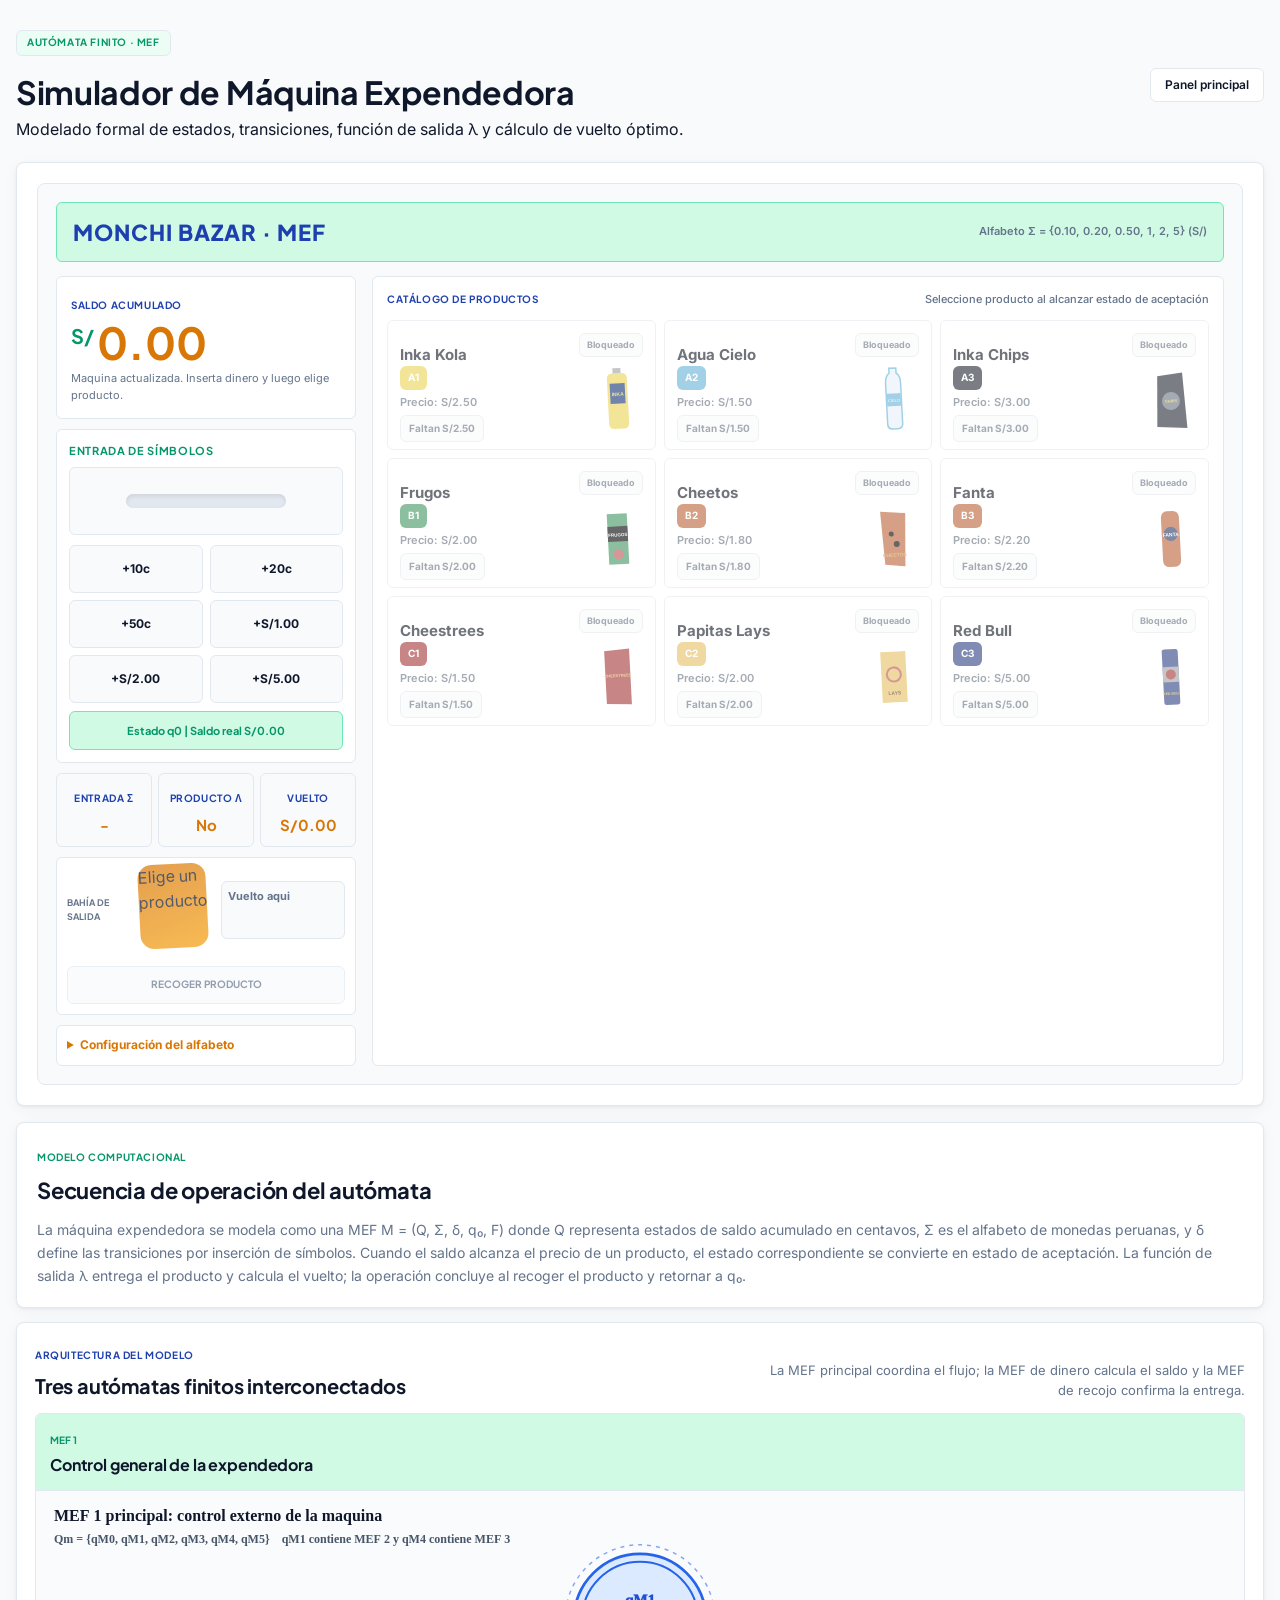
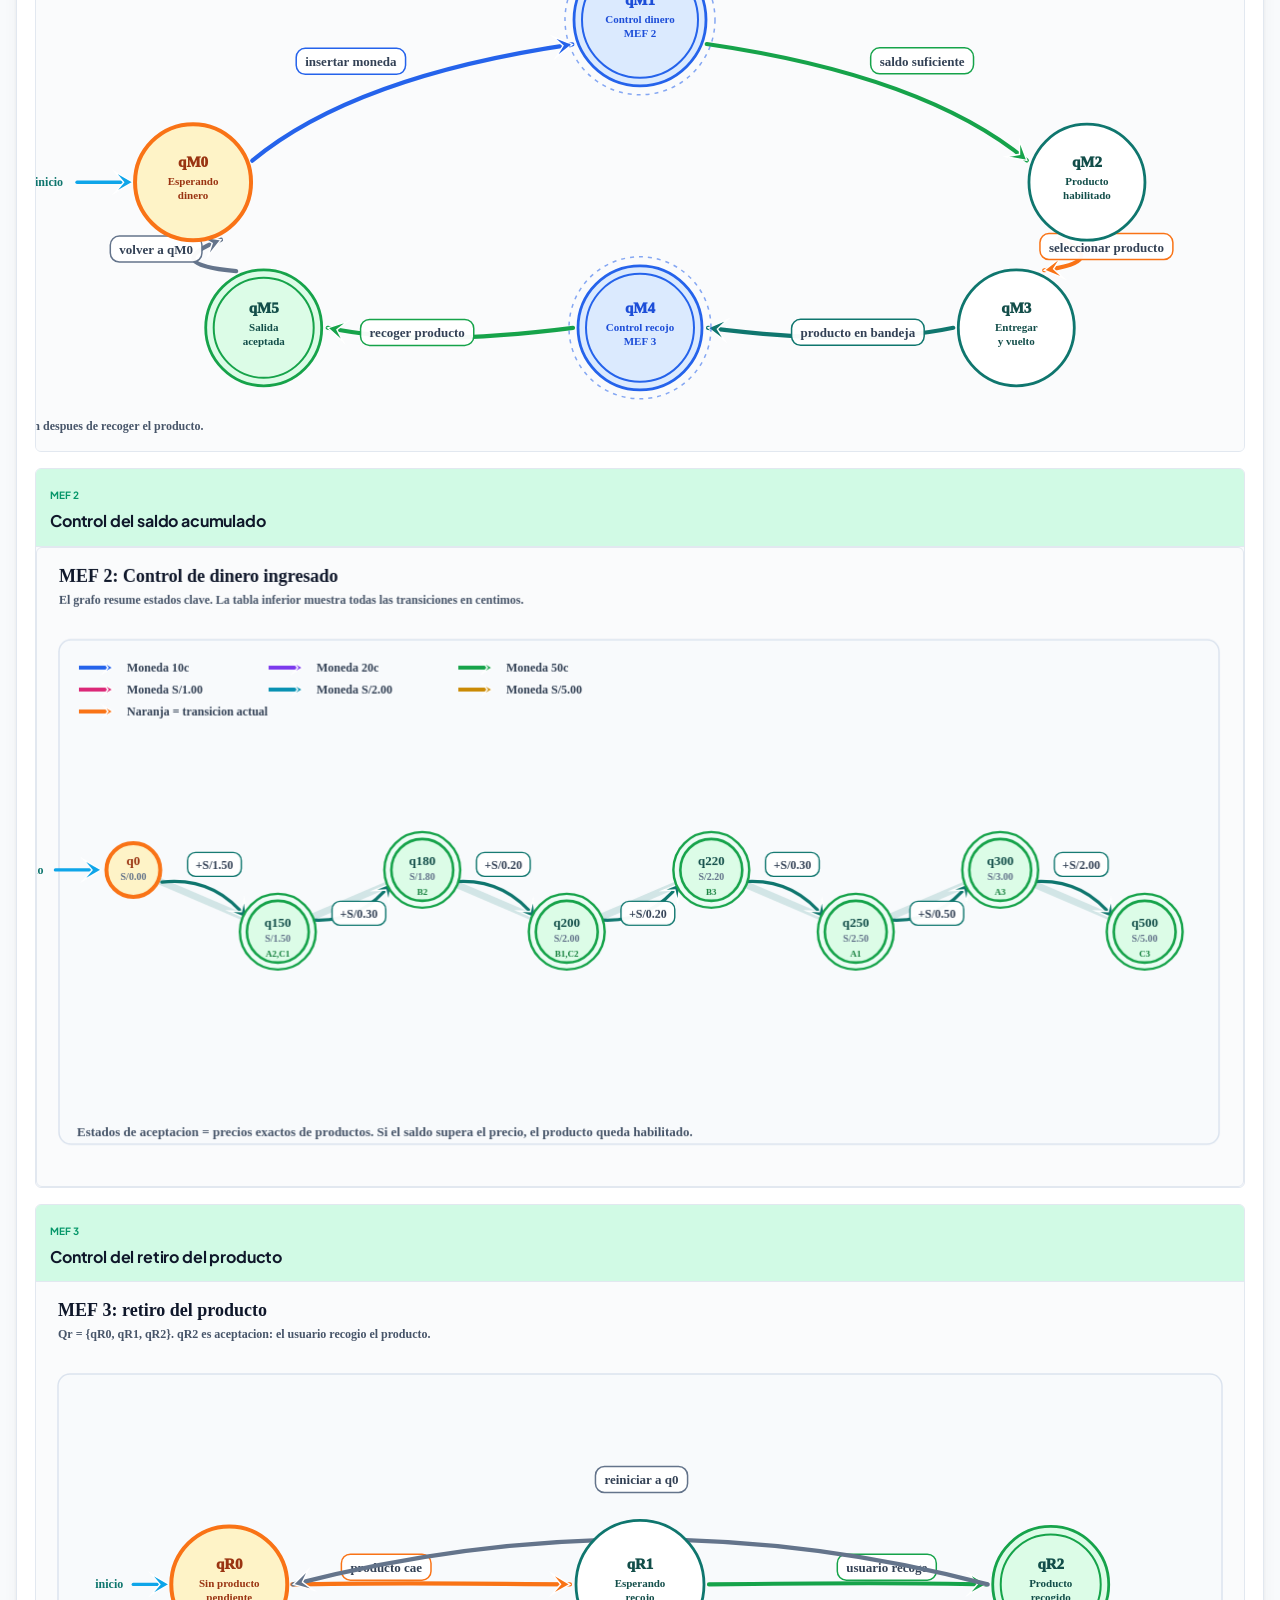
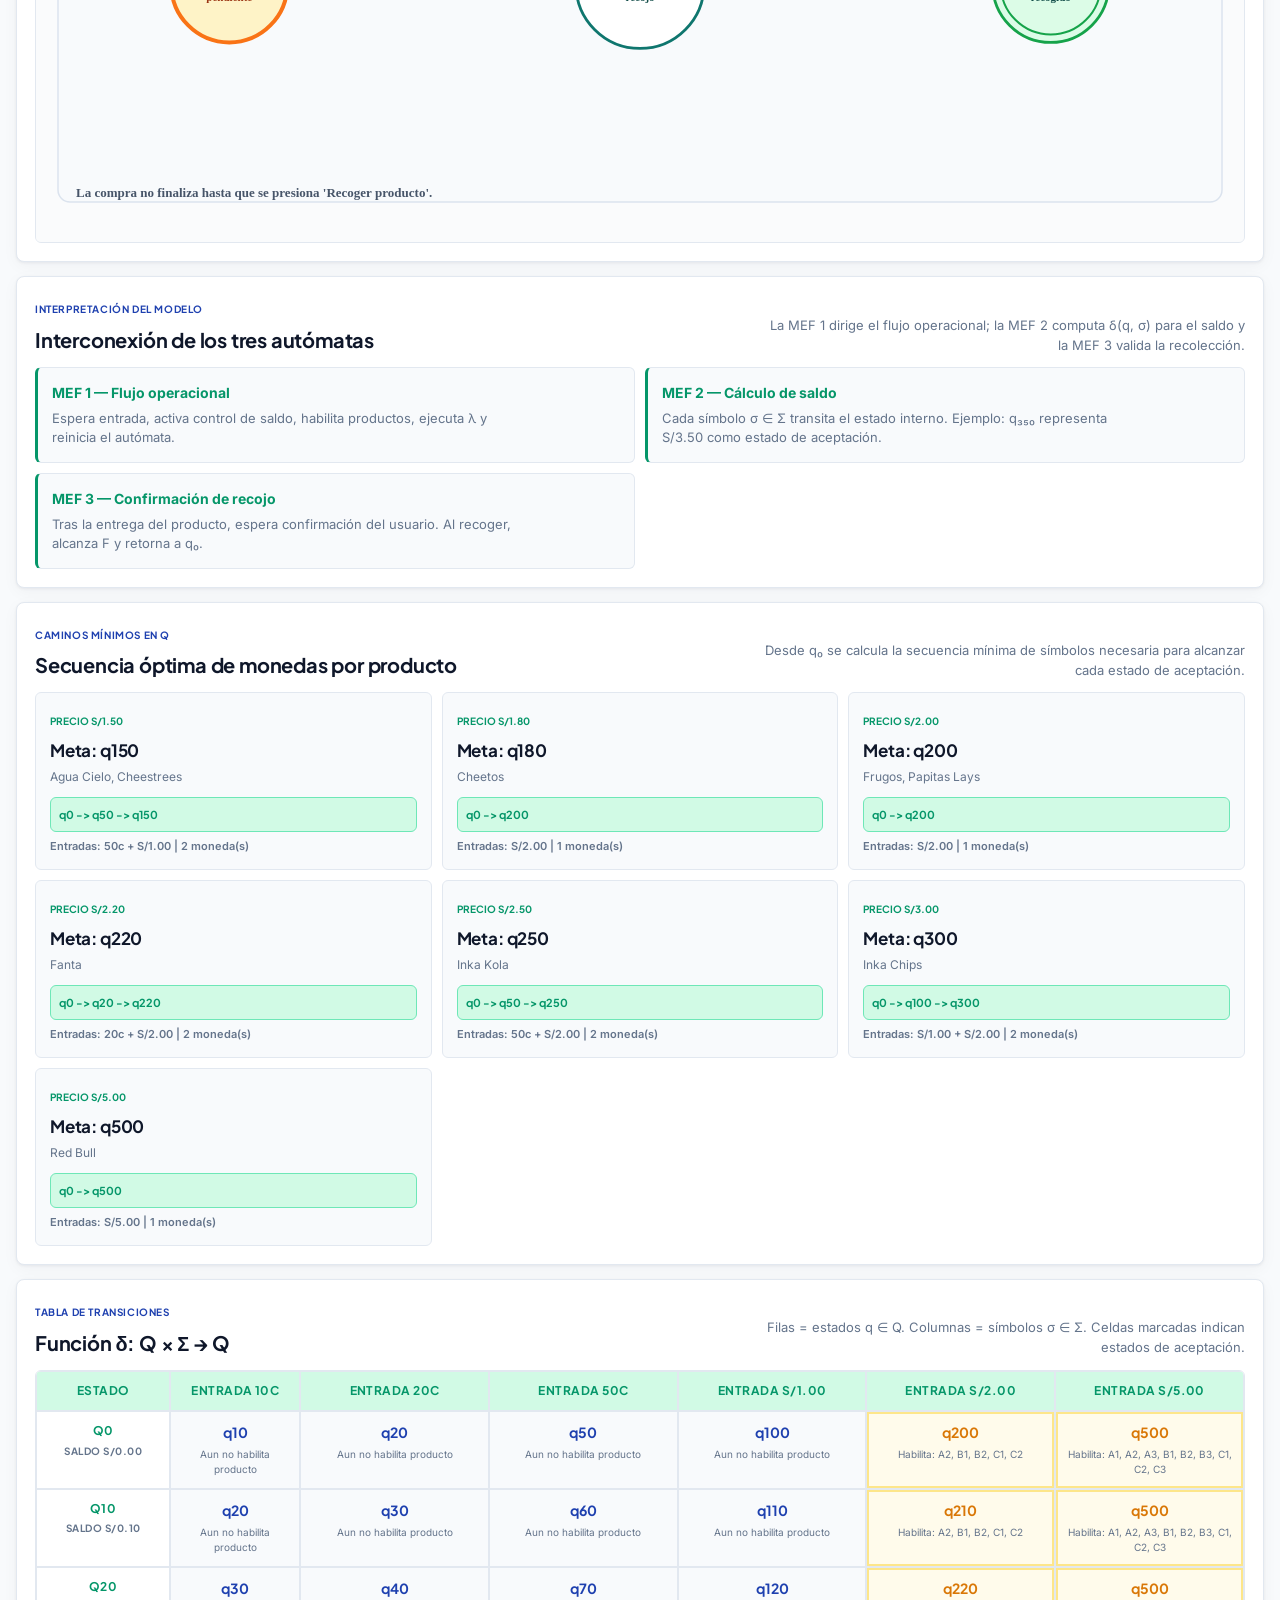
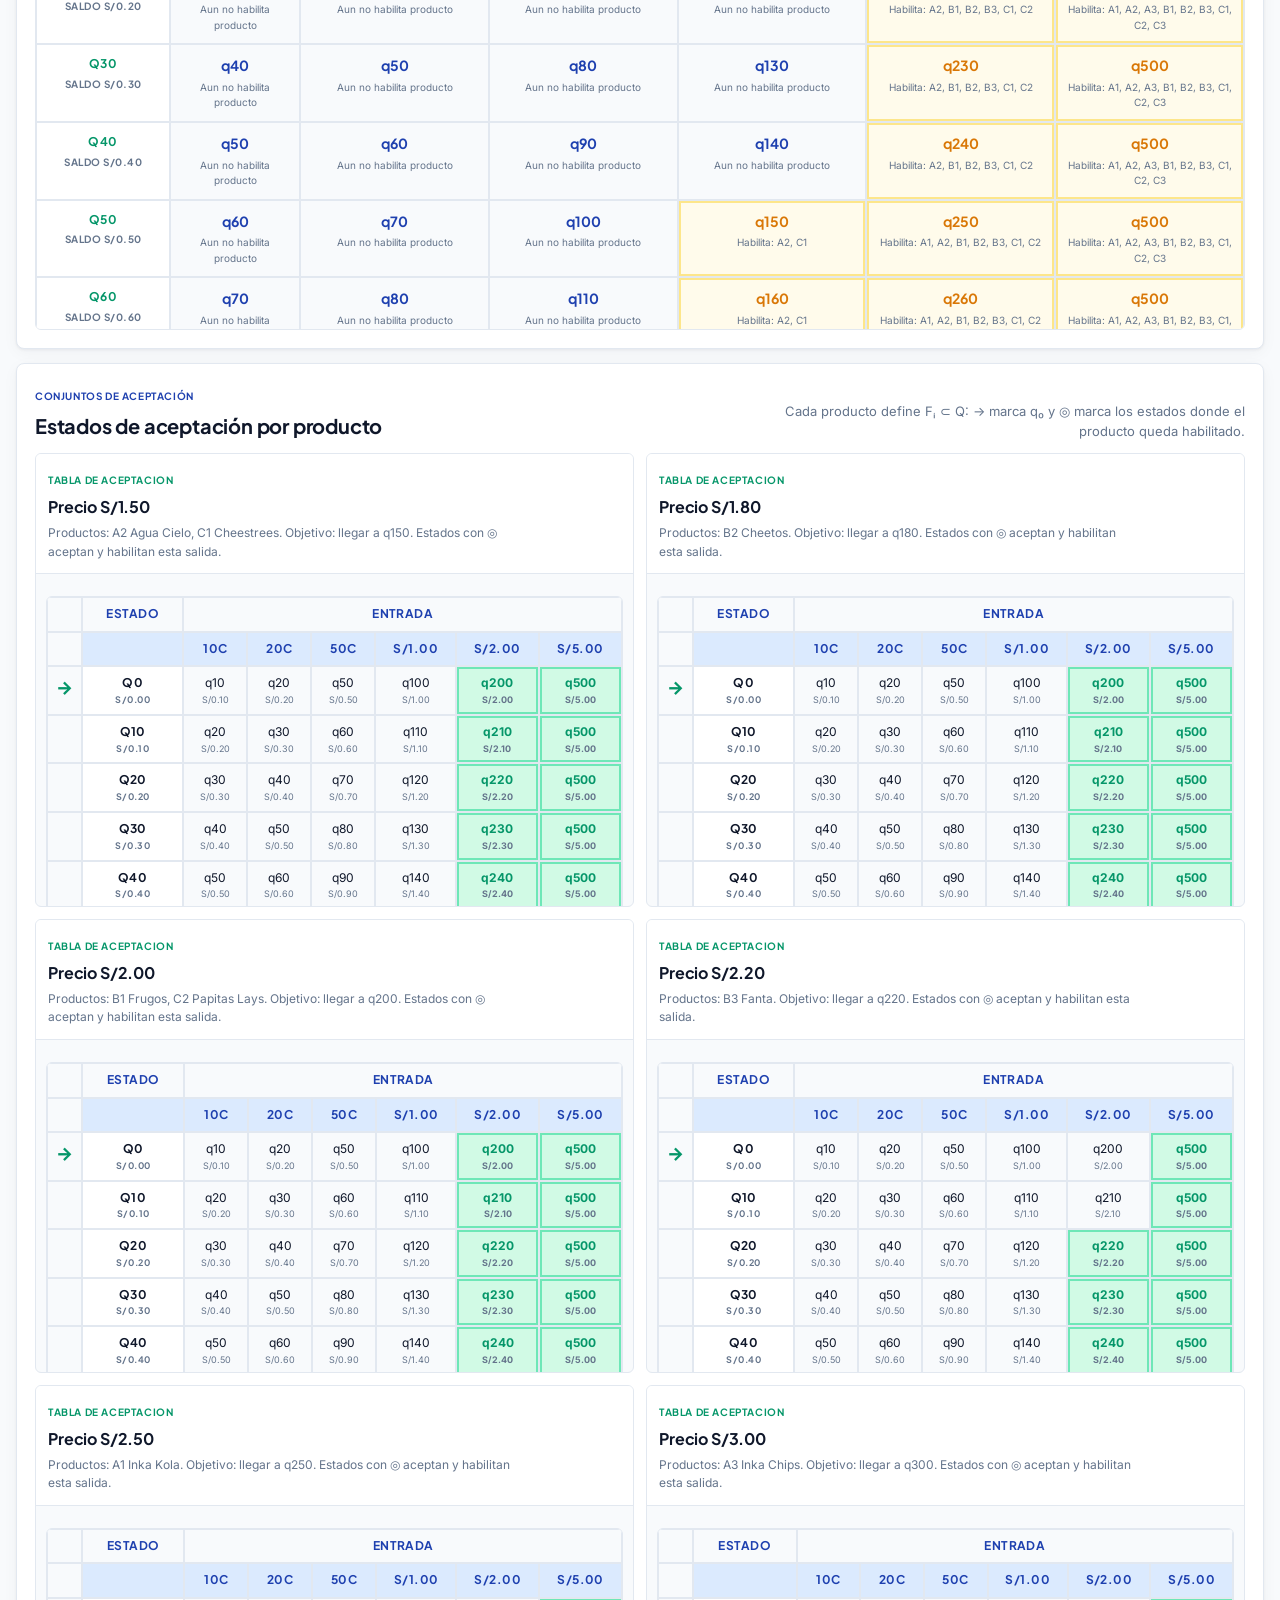
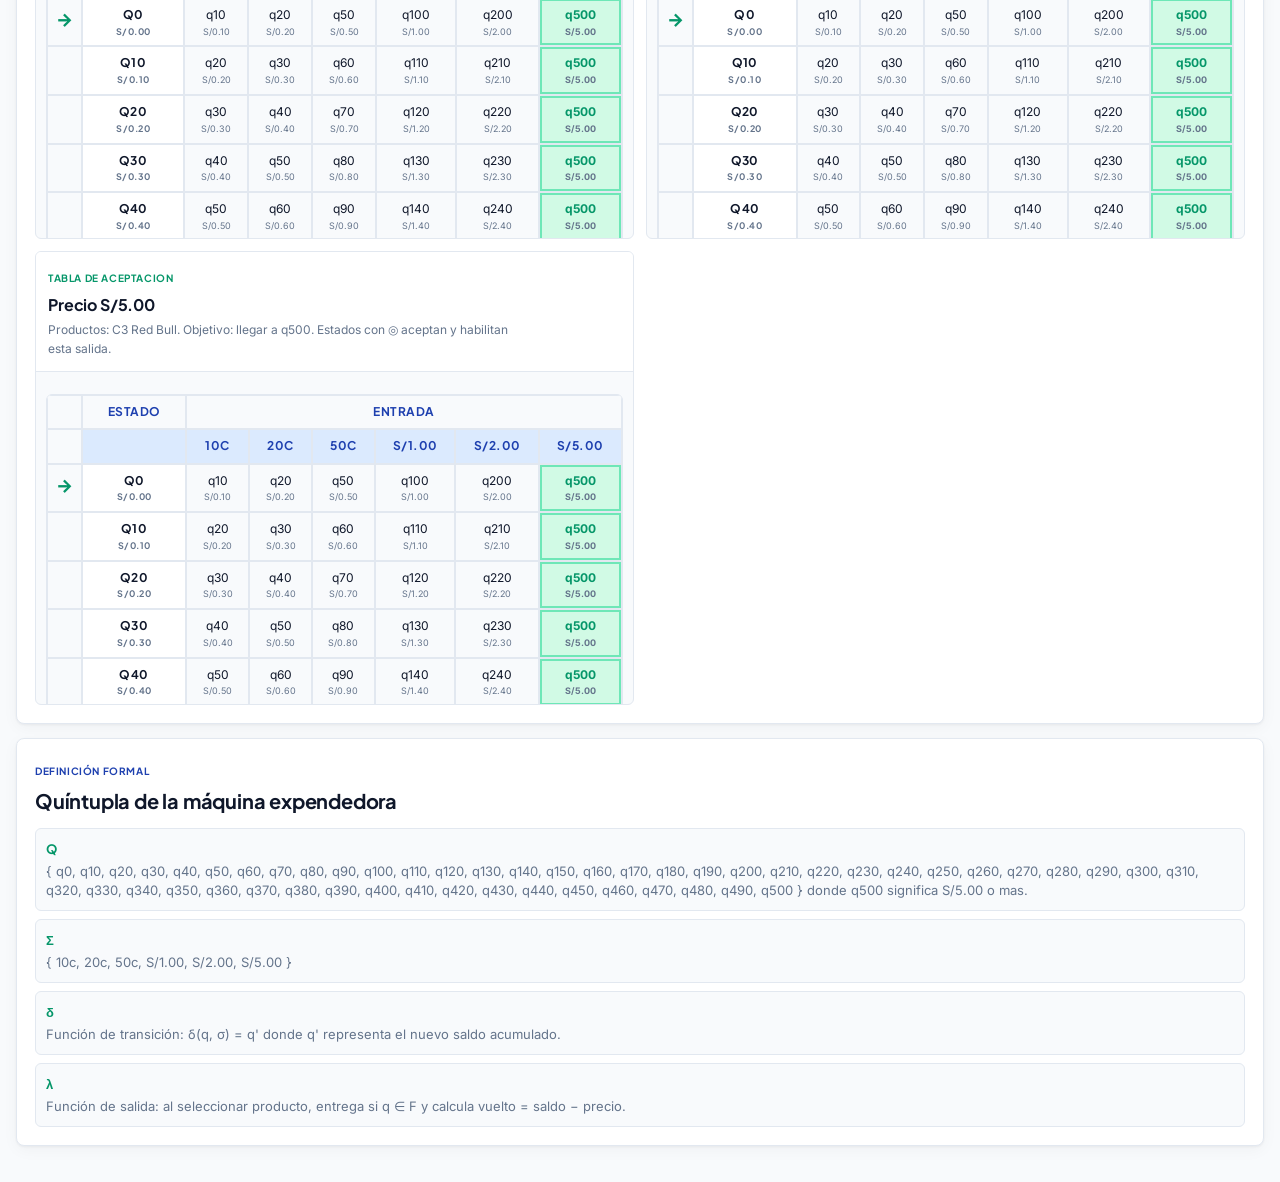
==== expendedora.html @ 1ff6d8ce "Primer commit" ====
<!DOCTYPE html>
<html lang="es">
<head>
  <meta charset="UTF-8">
  <meta name="viewport" content="width=device-width, initial-scale=1.0">
  <title>Máquina Expendedora (MEF) — Sistema de Optimización de Redes</title>
  <link rel="stylesheet" href="style.css">
</head>
<body class="tema-expendedora">
  <div class="envoltorio-pagina">
  <main class="pagina-expendedora">
    <header class="cabecera-expendedora">
      <div>
        <span class="insignia-modulo">Autómata finito · MEF</span>
        <h1>Simulador de Máquina Expendedora</h1>
        <p>Modelado formal de estados, transiciones, función de salida λ y cálculo de vuelto óptimo.</p>
      </div>
      <a class="enlace-nav" href="index.html">Panel principal</a>
    </header>

    <section class="escenario-maquina">
      <div class="expendedora-digital">
        <div class="marca-maquina">
          <span>MONCHI BAZAR · MEF</span>
          <strong>Alfabeto Σ = {0.10, 0.20, 0.50, 1, 2, 5} (S/)</strong>
        </div>

        <div class="frente-maquina">
          <aside class="consola-maquina">
            <div class="pantalla-maquina">
              <span>Saldo acumulado</span>
              <strong id="saldoPantalla">0</strong>
              <small id="mensajePantalla">Inserte monedas para habilitar estados de aceptación.</small>
            </div>

            <div class="panel-consola">
              <h2>Entrada de símbolos</h2>
              <div class="visual-moneda" aria-hidden="true">
                <div class="ranura-moneda"></div>
                <div class="moneda-insertada" id="monedaAnimada">S/</div>
              </div>
              <div id="botonesMonedas" class="rejilla-monedas"></div>
              <div class="estado-maquina" id="estadoActual">Estado actual: q0</div>
            </div>

            <div class="slots-maquina">
              <div>
                <span>Entrada σ</span>
                <strong id="ultimaEntrada">—</strong>
              </div>
              <div>
                <span>Producto λ</span>
                <strong id="salidaProducto">No</strong>
              </div>
              <div>
                <span>Vuelto</span>
                <strong id="salidaVuelto">0</strong>
              </div>
            </div>

            <div class="salida-producto">
              <span>Bahía de salida</span>
              <div class="display-salida">
                <div class="lata-producto" id="productoVisual">
                  <span id="productoEtiqueta">Sin producto</span>
                </div>
                <div class="bandeja-monedas" id="bandejaVuelto" aria-live="polite">
                  <span class="sin-vuelto">Vuelto aquí</span>
                </div>
              </div>
              <button class="btn-recoger" id="recogerProducto" type="button" disabled>Recoger producto</button>
            </div>

            <details class="ajustes-maquina">
              <summary>Configuración del alfabeto</summary>
              <label for="monedas">Símbolos de entrada</label>
              <input id="monedas" type="text" value="0.10,0.20,0.50,1,2,5" placeholder="Ejemplo: 0.10,0.20,0.50,1,2,5">
              <button class="btn-principal" id="actualizarMaquina" type="button">Actualizar</button>
              <button class="btn-peligro" id="reiniciarMaquina" type="button">Reiniciar</button>
            </details>
          </aside>

          <section class="vitrina-productos" aria-label="Productos disponibles">
            <div class="cabecera-vitrina">
              <span>Catálogo de productos</span>
              <strong>Seleccione producto al alcanzar estado de aceptación</strong>
            </div>
            <div class="rejilla-productos" id="listaProductos"></div>
          </section>
        </div>
      </div>
    </section>

    <section class="explicacion-expendedora">
      <span>Modelo computacional</span>
      <h2>Secuencia de operación del autómata</h2>
      <p>
        La máquina expendedora se modela como una MEF M = (Q, Σ, δ, q₀, F) donde Q representa estados
        de saldo acumulado en centavos, Σ es el alfabeto de monedas peruanas, y δ define las transiciones
        por inserción de símbolos. Cuando el saldo alcanza el precio de un producto, el estado correspondiente
        se convierte en estado de aceptación. La función de salida λ entrega el producto y calcula el vuelto;
        la operación concluye al recoger el producto y retornar a q₀.
      </p>
    </section>

    <section class="seccion-mef-resumen">
      <header>
        <div>
          <span>Arquitectura del modelo</span>
          <h2>Tres autómatas finitos interconectados</h2>
        </div>
        <p>La MEF principal coordina el flujo; la MEF de dinero calcula el saldo y la MEF de recojo confirma la entrega.</p>
      </header>
      <div class="rejilla-mef">
        <article class="tarjeta-mef">
          <div class="cabecera-mef">
            <span>MEF 1</span>
            <h3>Control general de la expendedora</h3>
          </div>
          <canvas id="diagramaMaquina"></canvas>
        </article>
        <article class="tarjeta-mef">
          <div class="cabecera-mef">
            <span>MEF 2</span>
            <h3>Control del saldo acumulado</h3>
          </div>
          <canvas id="diagramaEstados"></canvas>
        </article>
        <article class="tarjeta-mef">
          <div class="cabecera-mef">
            <span>MEF 3</span>
            <h3>Control del retiro del producto</h3>
          </div>
          <canvas id="diagramaRecojo"></canvas>
        </article>
      </div>
    </section>

    <section class="seccion-diagrama-estados">
      <header>
        <div>
          <span>Interpretación del modelo</span>
          <h2>Interconexión de los tres autómatas</h2>
        </div>
        <p>La MEF 1 dirige el flujo operacional; la MEF 2 computa δ(q, σ) para el saldo y la MEF 3 valida la recolección.</p>
      </header>
      <div class="rejilla-explicacion-mef">
        <div>
          <strong>MEF 1 — Flujo operacional</strong>
          <p>Espera entrada, activa control de saldo, habilita productos, ejecuta λ y reinicia el autómata.</p>
        </div>
        <div>
          <strong>MEF 2 — Cálculo de saldo</strong>
          <p>Cada símbolo σ ∈ Σ transita el estado interno. Ejemplo: q₃₅₀ representa S/3.50 como estado de aceptación.</p>
        </div>
        <div>
          <strong>MEF 3 — Confirmación de recojo</strong>
          <p>Tras la entrega del producto, espera confirmación del usuario. Al recoger, alcanza F y retorna a q₀.</p>
        </div>
      </div>
    </section>

    <section class="seccion-rutas-cortas">
      <header>
        <div>
          <span>Caminos mínimos en Q</span>
          <h2>Secuencia óptima de monedas por producto</h2>
        </div>
        <p>Desde q₀ se calcula la secuencia mínima de símbolos necesaria para alcanzar cada estado de aceptación.</p>
      </header>
      <div class="rejilla-rutas" id="tablaCaminosCortos"></div>
    </section>

    <section class="seccion-transiciones">
      <header>
        <div>
          <span>Tabla de transiciones</span>
          <h2>Función δ: Q × Σ → Q</h2>
        </div>
        <p>Filas = estados q ∈ Q. Columnas = símbolos σ ∈ Σ. Celdas marcadas indican estados de aceptación.</p>
      </header>
      <div class="scroll-transiciones">
        <table id="tablaTransiciones"></table>
      </div>
    </section>

    <section class="seccion-transiciones">
      <header>
        <div>
          <span>Conjuntos de aceptación</span>
          <h2>Estados de aceptación por producto</h2>
        </div>
        <p>Cada producto define Fᵢ ⊂ Q: → marca q₀ y ◎ marca los estados donde el producto queda habilitado.</p>
      </header>
      <div class="rejilla-aceptacion" id="tablasAceptacion"></div>
    </section>

    <section class="seccion-formal">
      <header>
        <div>
          <span>Definición formal</span>
          <h2>Quíntupla de la máquina expendedora</h2>
        </div>
      </header>
      <dl class="lista-formal">
        <div>
          <dt>Q</dt>
          <dd id="conjuntoEstados">Estados de saldo acumulado hasta crédito suficiente</dd>
        </div>
        <div>
          <dt>Σ</dt>
          <dd id="alfabetoEntrada">Monedas aceptadas</dd>
        </div>
        <div>
          <dt>δ</dt>
          <dd>Función de transición: δ(q, σ) = q' donde q' representa el nuevo saldo acumulado.</dd>
        </div>
        <div>
          <dt>λ</dt>
          <dd>Función de salida: al seleccionar producto, entrega si q ∈ F y calcula vuelto = saldo − precio.</dd>
        </div>
      </dl>
    </section>
  </main>

  <div class="notificacion-flotante" id="toast" hidden></div>
  </div>
  <script src="app-expendedora.js"></script>
</body>
</html>
---- style.css ----
/* ═══════════════════════════════════════════════════════════════
   Sistema de Optimización de Redes — Academic Tech / Light Mode
   ═══════════════════════════════════════════════════════════════ */

@import url("https://fonts.googleapis.com/css2?family=Inter:wght@400;500;600;700&family=Plus+Jakarta+Sans:wght@600;700;800&display=swap");

:root {
  --fondo-base: #F8FAFC;
  --fondo-principal: #FFFFFF;
  --superficie: #FFFFFF;
  --superficie-alta: #FFFFFF;
  --superficie-elevada: #F1F5F9;
  --texto: #0F172A;
  --texto-suave: #64748B;
  --borde: #E2E8F0;
  --borde-fuerte: #CBD5E1;
  --azul: #1E40AF;
  --azul-oscuro: #1E3A8A;
  --azul-claro: #DBEAFE;
  --verde: #059669;
  --verde-claro: #D1FAE5;
  --rojo: #DC2626;
  --rojo-claro: #FEE2E2;
  --violeta: #4F46E5;
  --naranja: #D97706;
  --nodo: #1E40AF;
  --nodo-borde: #1E3A8A;
  --ruta: #D97706;
  --acento-cian: #0284C7;
  --acento-coral: #E11D48;
  --acento-indigo: #4F46E5;
  --acento-verde: #059669;
  --acento-naranja: #D97706;
  --sombra: 0 1px 3px rgba(15, 23, 42, 0.06), 0 4px 16px rgba(15, 23, 42, 0.04);
  --sombra-media: 0 4px 24px rgba(15, 23, 42, 0.08);
  --resplandor: 0 0 0 3px rgba(30, 64, 175, 0.12);
  --radio: 8px;
  --radio-sm: 6px;
  --fuente-titulo: "Plus Jakarta Sans", "Segoe UI", sans-serif;
  --fuente-cuerpo: "Inter", "Segoe UI", sans-serif;
  --transicion: 0.18s ease;
  --bg-deep: var(--fondo-base);
  --bg: var(--fondo-principal);
  --surface: var(--superficie);
  --surface-strong: var(--superficie-alta);
  --surface-elevated: var(--superficie-elevada);
  --ink: var(--texto);
  --muted: var(--texto-suave);
  --line: var(--borde);
  --line-strong: var(--borde-fuerte);
  --shadow: var(--sombra);
  --radius: var(--radio);
  --radius-sm: var(--radio-sm);
  --font-display: var(--fuente-titulo);
  --font-body: var(--fuente-cuerpo);
  --transition: var(--transicion);
  --neon-cyan: var(--acento-cian);
  --neon-magenta: var(--acento-coral);
  --neon-purple: var(--acento-indigo);
  --neon-green: var(--acento-verde);
  --neon-amber: var(--acento-naranja);
  --glow: var(--resplandor);
}

.tema-dijkstra {
  --accent: #1E40AF;
  --accent-2: #1E3A8A;
  --accent-3: #0284C7;
  --theme-soft: #EFF6FF;
  --theme-ink: #1E40AF;
  --theme-glow: rgba(30, 64, 175, 0.12);
}

.tema-floyd {
  --accent: #4F46E5;
  --accent-2: #059669;
  --accent-3: #D97706;
  --theme-soft: #EEF2FF;
  --theme-ink: #4F46E5;
  --theme-glow: rgba(79, 70, 229, 0.12);
}

.tema-comparador {
  --accent: #D97706;
  --accent-2: #B45309;
  --accent-3: #4F46E5;
  --theme-soft: #FFFBEB;
  --theme-ink: #B45309;
  --theme-glow: rgba(217, 119, 6, 0.12);
}

.tema-expendedora {
  --accent: #059669;
  --accent-2: #047857;
  --accent-3: #1E40AF;
  --theme-soft: #ECFDF5;
  --theme-ink: #059669;
  --theme-glow: rgba(5, 150, 105, 0.12);
}

*, *::before, *::after { box-sizing: border-box; }

html { scroll-behavior: smooth; }

body {
  margin: 0;
  min-height: 100vh;
  font-family: var(--font-body);
  color: var(--ink);
  background: var(--bg-deep);
  line-height: 1.55;
  -webkit-font-smoothing: antialiased;
}

h1, h2, h3, p { margin: 0; }

h1, h2, h3 {
  font-family: var(--font-display);
  letter-spacing: -0.01em;
  color: var(--texto);
}

.envoltorio-pagina {
  position: relative;
  width: 100%;
  min-height: 100vh;
  background: var(--fondo-base);
}

.tema-dijkstra,
.tema-floyd,
.tema-comparador,
.tema-expendedora {
  background: var(--fondo-base);
}

/* ═══ DASHBOARD — PÁGINA PRINCIPAL ═══ */
.pagina-portada {
  min-height: 100vh;
  background: var(--fondo-base);
}

.dashboard-laboratorio {
  display: grid;
  grid-template-columns: minmax(260px, 28%) minmax(0, 1fr);
  min-height: 100vh;
}

.sidebar-institucional {
  display: flex;
  flex-direction: column;
  gap: 0;
  background: var(--fondo-principal);
  border-right: 1px solid var(--borde);
  box-shadow: 2px 0 12px rgba(15, 23, 42, 0.04);
  position: sticky;
  top: 0;
  height: 100vh;
  overflow-y: auto;
}

.cabecera-sidebar {
  padding: 28px 22px 20px;
  border-bottom: 1px solid var(--borde);
}

.cabecera-sidebar h1 {
  font-size: clamp(16px, 1.6vw, 20px);
  line-height: 1.35;
  font-weight: 700;
}

.texto-sidebar {
  margin-top: 10px;
  color: var(--muted);
  font-size: 13px;
  line-height: 1.55;
}

.etiqueta-seccion {
  display: inline-flex;
  margin-bottom: 12px;
  padding: 4px 10px;
  border: 1px solid var(--borde);
  border-radius: var(--radio-sm);
  color: var(--azul);
  background: var(--azul-claro);
  font-family: var(--font-display);
  font-size: 10px;
  font-weight: 700;
  letter-spacing: 0.08em;
  text-transform: uppercase;
}

.lista-modulos {
  display: flex;
  flex-direction: column;
  gap: 0;
  flex: 1;
  padding: 8px 0;
}

.nav-modulo,
.tarjeta-modulo {
  display: block;
  padding: 18px 22px;
  border: none;
  border-bottom: 1px solid var(--borde);
  border-radius: 0;
  color: var(--texto);
  text-decoration: none;
  background: transparent;
  box-shadow: none;
  min-height: auto;
  transition: background var(--transicion), border-color var(--transicion);
  position: relative;
  overflow: visible;
  cursor: pointer;
}

.nav-modulo::before,
.nav-modulo::after,
.tarjeta-modulo::before,
.tarjeta-modulo::after {
  display: none;
}

.nav-modulo:hover,
.tarjeta-modulo:hover {
  background: var(--fondo-base);
  transform: none;
  border-color: var(--borde);
  box-shadow: none;
}

.nav-modulo.activo,
.tarjeta-modulo.activo {
  background: var(--azul-claro);
  border-left: 3px solid var(--azul);
  padding-left: 19px;
}

.nav-modulo strong,
.tarjeta-modulo strong { display: none; }

.tarjeta-etiqueta {
  font-family: var(--font-display);
  font-size: 10px;
  font-weight: 700;
  letter-spacing: 0.06em;
  text-transform: uppercase;
  color: var(--muted);
  opacity: 1;
}

.nav-modulo h2,
.tarjeta-modulo h2 {
  margin-top: 6px;
  font-size: 15px;
  font-weight: 700;
  text-shadow: none;
  color: var(--texto);
}

.nav-modulo p,
.tarjeta-modulo p {
  margin-top: 6px;
  font-size: 12px;
  line-height: 1.45;
  color: var(--muted);
}

.modulo-dijkstra.activo .tarjeta-etiqueta { color: var(--azul); }
.modulo-floyd.activo .tarjeta-etiqueta { color: var(--violeta); }
.modulo-analizador.activo .tarjeta-etiqueta { color: var(--naranja); }
.modulo-expendedora.activo .tarjeta-etiqueta { color: var(--verde); }

.pie-sidebar {
  padding: 16px 22px;
  border-top: 1px solid var(--borde);
  color: var(--muted);
  font-size: 11px;
}

.area-trabajo-portada {
  padding: 36px 40px;
  display: flex;
  flex-direction: column;
  gap: 28px;
  overflow-y: auto;
}

.bloque-presentacion {
  max-width: 820px;
  text-align: left;
  margin: 0;
}

.bloque-presentacion h2 {
  font-size: clamp(22px, 3vw, 30px);
  margin-top: 8px;
}

.texto-descripcion {
  max-width: 720px;
  margin-top: 14px;
  color: var(--muted);
  font-size: 15px;
  line-height: 1.65;
}

.lista-especificaciones {
  margin: 20px 0 0;
  padding: 0 0 0 20px;
  color: var(--muted);
  font-size: 14px;
  line-height: 1.7;
}

.lista-especificaciones li { margin-bottom: 6px; }
.lista-especificaciones strong { color: var(--texto); }

.panel-descripcion-modulo {
  max-width: 820px;
  padding: 28px;
  border: 1px solid var(--borde);
  border-radius: var(--radio);
  background: var(--fondo-principal);
  box-shadow: var(--sombra);
}

.cabecera-modulo-preview h2 {
  margin-top: 8px;
  font-size: 22px;
}

.lista-preview {
  margin-top: 20px;
  display: grid;
  grid-template-columns: repeat(2, 1fr);
  gap: 12px;
}

.texto-accion-preview {
  margin-top: 18px;
  padding-top: 16px;
  border-top: 1px solid var(--borde);
  color: var(--muted);
  font-size: 13px;
  font-style: italic;
}

/* ═══ PANEL AJUSTES DE RED (modal superior) ═══ */
.capa-modal[hidden] { display: none; }

.capa-modal {
  position: fixed;
  inset: 0;
  z-index: 100;
  background: rgba(15, 23, 42, 0.35);
  display: flex;
  flex-direction: column;
  align-items: stretch;
  padding: 0;
  animation: fadeIn 0.2s ease both;
}

.bloqueo-scroll { overflow: hidden; }

.ventana-modal,
.panel-ajustes-red {
  position: relative;
  width: 100%;
  max-width: none;
  padding: 0;
  border: none;
  border-bottom: 2px solid var(--azul);
  border-radius: 0;
  color: var(--ink);
  background: var(--fondo-principal);
  box-shadow: var(--sombra-media);
  animation: slideDown 0.25s ease both;
}

.ajustes-red-contenido {
  display: grid;
  grid-template-columns: minmax(0, 1fr) auto;
  align-items: center;
  gap: 24px;
  max-width: 1200px;
  margin: 0 auto;
  padding: 20px 56px 20px 28px;
  position: relative;
}

.ajustes-red-info h2 {
  margin-top: 4px;
  font-size: 18px;
}

.modal-etiqueta {
  color: var(--azul);
  font-family: var(--font-display);
  font-size: 10px;
  font-weight: 700;
  letter-spacing: 0.1em;
  text-transform: uppercase;
}

.modal-texto {
  margin-top: 4px;
  color: var(--muted);
  font-size: 13px;
  max-width: 560px;
}

.btn-cerrar-modal {
  position: absolute;
  top: 50%;
  right: 20px;
  transform: translateY(-50%);
  width: 36px;
  height: 36px;
  margin: 0;
  border: 1px solid var(--borde);
  border-radius: var(--radio-sm);
  color: var(--muted);
  background: var(--fondo-base);
  font-size: 20px;
  line-height: 1;
  cursor: pointer;
  transition: border-color var(--transition), color var(--transition);
}

.btn-cerrar-modal:hover {
  color: var(--azul);
  border-color: var(--azul);
  box-shadow: none;
}

.rejilla-opciones {
  display: flex;
  gap: 12px;
  margin-top: 0;
}

.opcion-modal {
  height: auto;
  min-height: auto;
  min-width: 200px;
  margin: 0;
  padding: 14px 18px;
  border: 1px solid var(--borde);
  border-radius: var(--radio-sm);
  color: var(--texto);
  text-align: left;
  cursor: pointer;
  background: var(--fondo-base);
  transition: border-color var(--transition), background var(--transition), box-shadow var(--transition);
}

.opcion-dirigida:hover {
  border-color: var(--azul);
  background: var(--azul-claro);
  box-shadow: var(--resplandor);
  transform: none;
}

.opcion-no-dirigida:hover {
  border-color: var(--verde);
  background: var(--verde-claro);
  box-shadow: 0 0 0 3px rgba(5, 150, 105, 0.12);
  transform: none;
}

.opcion-modal:hover { transform: none; }

.simbolo-opcion {
  display: block;
  font-family: var(--font-display);
  font-size: 20px;
  font-weight: 800;
  color: var(--azul);
  text-shadow: none;
}

.opcion-no-dirigida .simbolo-opcion { color: var(--verde); }

.opcion-modal strong {
  display: block;
  margin-top: 8px;
  font-size: 14px;
}

.opcion-modal small {
  display: block;
  margin-top: 4px;
  color: var(--muted);
  font-size: 12px;
  line-height: 1.4;
}

/* ═══ LAYOUT SIMULADORES ═══ */
.layout-simulador {
  display: grid;
  grid-template-columns: 260px minmax(0, 1fr);
  grid-template-rows: auto 1fr;
  gap: 12px;
  padding: 12px 16px 16px;
  max-width: 100%;
  margin: 0 auto;
  min-height: calc(100vh - 24px);
  animation: fadeIn 0.3s ease both;
}

.layout-simulador > .barra-titulo { grid-column: 1 / -1; }
.layout-simulador > .panel-herramientas { grid-row: 2; grid-column: 1; }
.layout-simulador > .zona-trabajo { grid-row: 2; grid-column: 2; display: flex; flex-direction: column; min-height: 0; }
.layout-simulador > .panel-herramientas,
.layout-simulador > .zona-trabajo { align-self: stretch; }

.layout-analizador { align-items: start; }
.zona-trabajo, .panel-herramientas { min-width: 0; }

.barra-titulo {
  display: flex;
  align-items: center;
  justify-content: space-between;
  gap: 16px;
  padding: 14px 20px;
  border: 1px solid var(--borde);
  border-radius: var(--radio);
  background: var(--fondo-principal);
  box-shadow: var(--sombra);
}

.barra-titulo h1 {
  font-size: clamp(18px, 2.5vw, 24px);
  color: var(--texto);
  text-shadow: none;
}

.barra-titulo p {
  margin-top: 4px;
  color: var(--muted);
  font-size: 13px;
}

.insignia-modulo {
  display: inline-flex;
  margin: 0 0 6px;
  padding: 4px 10px;
  border-radius: var(--radio-sm);
  color: var(--theme-ink, var(--azul));
  background: var(--theme-soft, var(--azul-claro));
  border: 1px solid var(--borde);
  box-shadow: none;
  font-family: var(--font-display);
  font-size: 10px;
  font-weight: 700;
  letter-spacing: 0.06em;
  text-transform: uppercase;
}

.indicador-modo {
  flex: 0 0 auto;
  border: 1px solid var(--borde);
  color: var(--azul);
  background: var(--azul-claro);
  padding: 7px 12px;
  border-radius: var(--radio-sm);
  font-weight: 600;
  font-size: 12px;
  box-shadow: none;
}

.acciones-barra {
  display: flex;
  align-items: center;
  justify-content: flex-end;
  gap: 8px;
  flex-wrap: wrap;
}

.enlace-nav {
  flex: 0 0 auto;
  border: 1px solid var(--borde);
  border-radius: var(--radio-sm);
  padding: 7px 14px;
  color: var(--ink);
  background: var(--fondo-principal);
  text-decoration: none;
  font-weight: 600;
  font-size: 12px;
  transition: border-color var(--transition), color var(--transition), background var(--transition);
}

.enlace-nav:hover {
  transform: none;
  color: var(--azul);
  border-color: var(--azul);
  background: var(--azul-claro);
  box-shadow: none;
}

/* Canvas dominante — centro-derecha */
.grafo-contenedor {
  position: relative;
  flex: 1;
  min-height: calc(100vh - 110px);
  height: calc(100vh - 110px);
  border: 1px solid var(--borde);
  border-radius: var(--radio);
  background:
    linear-gradient(rgba(226, 232, 240, 0.6) 1px, transparent 1px),
    linear-gradient(90deg, rgba(226, 232, 240, 0.6) 1px, transparent 1px),
    #FAFBFC;
  background-size: 24px 24px;
  box-shadow: var(--sombra);
  overflow: hidden;
}

canvas {
  display: block;
  width: 100%;
  height: 100%;
  cursor: default;
}

canvas.modo-insertar { cursor: crosshair; }

.aviso-lienzo {
  position: absolute;
  left: 14px;
  bottom: 14px;
  max-width: 480px;
  padding: 10px 14px;
  border-radius: var(--radio-sm);
  color: var(--texto);
  background: rgba(255, 255, 255, 0.95);
  border: 1px solid var(--borde);
  font-size: 12px;
  box-shadow: var(--sombra);
}

.panel-herramientas {
  display: flex;
  flex-direction: column;
  gap: 10px;
  max-height: calc(100vh - 90px);
  overflow-y: auto;
  padding-right: 2px;
}

.bloque-control {
  background: var(--fondo-principal);
  border: 1px solid var(--borde);
  border-radius: var(--radio);
  padding: 16px;
  box-shadow: var(--sombra);
}

.bloque-control h2 {
  font-size: 11px;
  margin-bottom: 12px;
  color: var(--azul);
  font-family: var(--font-display);
  letter-spacing: 0.06em;
  text-transform: uppercase;
  font-weight: 700;
}

label {
  display: block;
  color: var(--muted);
  font-size: 11px;
  font-weight: 600;
  letter-spacing: 0.03em;
  text-transform: uppercase;
  margin: 10px 0 5px;
}

.texto-auxiliar {
  color: var(--muted);
  font-size: 12px;
  line-height: 1.45;
  margin-bottom: 8px;
}

input, select, button {
  width: 100%;
  height: 38px;
  border-radius: var(--radio-sm);
  font: inherit;
}

input, select {
  border: 1px solid var(--borde);
  padding: 0 12px;
  color: var(--ink);
  background: var(--fondo-principal);
  transition: border-color var(--transition), box-shadow var(--transition);
}

input::placeholder { color: #94A3B8; }

input:focus, select:focus {
  outline: 0;
  border-color: var(--azul);
  box-shadow: var(--resplandor);
}

select option {
  background: var(--fondo-principal);
  color: var(--ink);
}

button {
  border: 1px solid var(--borde);
  margin-top: 8px;
  font-weight: 600;
  font-size: 12px;
  color: var(--texto);
  background: var(--fondo-base);
  cursor: pointer;
  transition: background var(--transition), border-color var(--transition), box-shadow var(--transition);
}

button:hover {
  filter: none;
  transform: none;
  background: var(--superficie-elevada);
  box-shadow: none;
}

button:active { transform: none; }

button.btn-principal {
  color: #FFFFFF;
  background: var(--azul);
  border-color: var(--azul-oscuro);
  box-shadow: none;
}

button.btn-principal:hover {
  background: var(--azul-oscuro);
}

button.btn-exito {
  color: #FFFFFF;
  background: var(--verde);
  border-color: #047857;
  box-shadow: none;
}

button.btn-exito:hover {
  background: #047857;
}

button.btn-peligro {
  color: #FFFFFF;
  background: var(--rojo);
  border-color: #B91C1C;
  box-shadow: none;
}

button.btn-peligro:hover {
  background: #B91C1C;
}

button.btn-aleatorio {
  color: var(--texto);
  background: var(--superficie-elevada);
  border-color: var(--borde-fuerte);
  box-shadow: none;
}

.tema-dijkstra button.btn-aleatorio {
  color: var(--azul);
  background: var(--azul-claro);
  border-color: #BFDBFE;
}

.resultado-rendimiento {
  margin-top: 8px;
  padding: 8px 10px;
  border: 1px solid var(--borde);
  border-radius: var(--radio-sm);
  color: var(--muted);
  background: var(--fondo-base);
  font-size: 11px;
  font-weight: 700;
  text-align: center;
  font-family: var(--font-display);
}

.resultado-rendimiento.activo {
  color: var(--verde);
  border-color: #6EE7B7;
  background: var(--verde-claro);
  box-shadow: none;
  animation: resultPulse 0.3s ease both;
}

.bloque-resultados { flex: 1; min-height: 180px; }

.contenedor-tabla {
  max-height: 280px;
  overflow: auto;
  border: 1px solid var(--borde);
  border-radius: var(--radio-sm);
  background: var(--fondo-base);
}

table {
  width: 100%;
  border-collapse: collapse;
  font-size: 12px;
}

th, td {
  padding: 8px 10px;
  border-bottom: 1px solid var(--borde);
  text-align: left;
  vertical-align: top;
}

th {
  position: sticky;
  top: 0;
  color: var(--azul);
  background: var(--azul-claro);
  font-family: var(--font-display);
  font-size: 10px;
  letter-spacing: 0.04em;
  text-transform: uppercase;
  font-weight: 700;
}

td:first-child, td:nth-child(2) { width: 72px; }

.celda-vacia {
  color: var(--muted);
  text-align: center;
}

/* ── Loading ── */
.capa-carga[hidden] { display: none; }

.capa-carga {
  position: fixed;
  inset: 0;
  display: grid;
  place-items: center;
  padding: 20px;
  background: rgba(248, 250, 252, 0.85);
  backdrop-filter: blur(4px);
  z-index: 100;
}

.caja-carga {
  width: min(380px, 100%);
  padding: 28px;
  border: 1px solid var(--borde);
  border-radius: var(--radio);
  color: var(--texto);
  background: var(--fondo-principal);
  box-shadow: var(--sombra-media);
  text-align: center;
  animation: floatIn 0.24s ease both;
}

.caja-carga strong {
  display: block;
  margin-top: 16px;
  font-family: var(--font-display);
  font-size: 16px;
}

.caja-carga p {
  margin-top: 6px;
  color: var(--muted);
  line-height: 1.45;
  font-size: 13px;
}

.spinner-carga {
  width: 44px;
  height: 44px;
  margin: 0 auto;
  border: 3px solid var(--borde);
  border-top-color: var(--azul);
  border-radius: 50%;
  animation: spin 0.75s linear infinite;
  box-shadow: none;
}

.notificacion-flotante {
  position: fixed;
  right: 20px;
  bottom: 20px;
  max-width: 360px;
  padding: 12px 16px;
  border-radius: var(--radio-sm);
  color: #92400E;
  background: #FFFBEB;
  border: 1px solid #FDE68A;
  box-shadow: var(--sombra-media);
  font-weight: 600;
  font-size: 13px;
  z-index: 200;
  animation: toastIn 0.25s ease both;
}

/* ═══ SECCIONES ALGORITMO / GRÁFICOS / MATRICES ═══ */
.seccion-algoritmo {
  display: grid;
  grid-template-columns: minmax(0, 1fr) minmax(280px, 0.75fr);
  gap: 12px;
  margin: 0 auto 16px;
  max-width: 100%;
  padding: 0 16px;
}

.tarjeta-algoritmo, .pasos-algoritmo {
  border: 1px solid var(--borde);
  border-radius: var(--radio);
  background: var(--fondo-principal);
  box-shadow: var(--sombra);
}

.tarjeta-algoritmo { padding: 20px; }

.tarjeta-algoritmo span {
  display: inline-flex;
  margin-bottom: 10px;
  padding: 4px 10px;
  border-radius: var(--radio-sm);
  color: var(--theme-ink, var(--azul));
  background: var(--theme-soft, var(--azul-claro));
  border: 1px solid var(--borde);
  font-family: var(--font-display);
  font-weight: 700;
  font-size: 10px;
  letter-spacing: 0.06em;
  text-transform: uppercase;
}

.tarjeta-algoritmo h2 {
  font-size: 18px;
  margin-bottom: 8px;
}

.tarjeta-algoritmo p {
  color: var(--muted);
  line-height: 1.6;
  font-size: 14px;
}

.pasos-algoritmo {
  display: grid;
  grid-template-columns: 1fr;
  padding: 10px;
  gap: 6px;
}

.pasos-algoritmo div {
  display: grid;
  grid-template-columns: 36px 1fr;
  align-items: center;
  gap: 10px;
  padding: 10px;
  border-radius: var(--radio-sm);
  background: var(--fondo-base);
  border: 1px solid var(--borde);
}

.pasos-algoritmo strong {
  display: grid;
  place-items: center;
  width: 32px;
  height: 32px;
  border-radius: 50%;
  color: #FFFFFF;
  background: var(--accent, var(--azul));
  box-shadow: none;
  font-family: var(--font-display);
  font-size: 13px;
}

.pasos-algoritmo p {
  color: var(--ink);
  line-height: 1.35;
  font-weight: 500;
  font-size: 12px;
}

.seccion-graficos, .seccion-matrices {
  margin: 0 auto 16px;
  max-width: 100%;
  padding: 18px;
  border: 1px solid var(--borde);
  border-radius: var(--radio);
  background: var(--fondo-principal);
  box-shadow: var(--sombra);
}

.cabecera-matrices {
  display: flex;
  align-items: flex-end;
  justify-content: space-between;
  gap: 16px;
  margin-bottom: 16px;
}

.cabecera-matrices > div:first-child > span {
  display: inline-flex;
  margin-bottom: 6px;
  padding: 4px 10px;
  border-radius: var(--radio-sm);
  color: var(--violeta);
  background: #EEF2FF;
  border: 1px solid var(--borde);
  font-family: var(--font-display);
  font-size: 10px;
  font-weight: 700;
  letter-spacing: 0.06em;
  text-transform: uppercase;
}

.cabecera-matrices h2 { font-size: 20px; }
.cabecera-matrices p { margin-top: 4px; color: var(--muted); font-size: 13px; }

.leyenda-matrices {
  display: flex;
  justify-content: flex-end;
  gap: 12px;
  flex-wrap: wrap;
  color: var(--muted);
  font-size: 11px;
  font-weight: 600;
}

.leyenda-matrices span { display: inline-flex; align-items: center; gap: 5px; }

.leyenda-matrices i {
  width: 12px;
  height: 12px;
  border-radius: 3px;
  border: 1px solid var(--borde);
}

.leyenda-directo { background: var(--fondo-base); }
.leyenda-mejorado { background: var(--verde-claro); box-shadow: inset 0 0 0 2px var(--verde); }
.leyenda-inaccesible { background: #F1F5F9; }

.vitrina-matrices {
  display: grid;
  grid-template-columns: minmax(0, 1fr);
  gap: 12px;
}

.matriz-vacia {
  grid-column: 1 / -1;
  padding: 40px 20px;
  border: 1px dashed var(--borde-fuerte);
  border-radius: var(--radio);
  color: var(--muted);
  text-align: center;
  background: var(--fondo-base);
}

.matriz-vacia strong {
  display: block;
  color: var(--violeta);
  font-family: var(--font-display);
  font-size: 16px;
}

.matriz-vacia p { margin-top: 6px; font-size: 13px; }

.tarjeta-matriz {
  width: 100%;
  min-width: 0;
  border: 1px solid var(--borde);
  border-radius: var(--radio);
  overflow: hidden;
  background: var(--fondo-principal);
  box-shadow: var(--sombra);
}

.matriz-final {
  border-color: #A5B4FC;
}

.cabecera-tarjeta-matriz {
  display: flex;
  align-items: center;
  justify-content: space-between;
  gap: 12px;
  min-height: 64px;
  padding: 14px 16px;
  border-bottom: 1px solid var(--borde);
  background: var(--fondo-base);
}

.matriz-final .cabecera-tarjeta-matriz {
  color: var(--texto);
  background: #EEF2FF;
}

.cabecera-tarjeta-matriz span {
  font-family: var(--font-display);
  font-size: 10px;
  font-weight: 700;
  letter-spacing: 0.06em;
  text-transform: uppercase;
  opacity: 0.8;
  color: var(--muted);
}

.cabecera-tarjeta-matriz h3 {
  margin: 3px 0 0;
  font-size: 16px;
}

.cabecera-tarjeta-matriz > strong {
  flex: 0 0 auto;
  padding: 5px 10px;
  border-radius: var(--radio-sm);
  color: var(--muted);
  background: var(--fondo-base);
  font-size: 10px;
  border: 1px solid var(--borde);
}

.matriz-final .cabecera-tarjeta-matriz > strong {
  color: var(--verde);
  background: var(--verde-claro);
  border-color: #6EE7B7;
}

.scroll-matriz {
  overflow: auto;
  max-height: 520px;
  padding: 16px;
  background: var(--fondo-base);
}

.tabla-floyd {
  min-width: min(100%, 720px);
  width: max-content;
  margin: 0 auto;
  border-collapse: separate;
  border-spacing: 0;
  font-size: 13px;
  border: 1px solid var(--borde);
  border-radius: var(--radio-sm);
  overflow: hidden;
}

.tabla-floyd th, .tabla-floyd td {
  min-width: 88px;
  height: 72px;
  padding: 8px;
  border-right: 1px solid var(--borde);
  border-bottom: 1px solid var(--borde);
  text-align: center;
  vertical-align: middle;
}

.tabla-floyd th {
  position: sticky;
  top: 0;
  z-index: 2;
  color: var(--azul);
  background: var(--azul-claro);
}

.tabla-floyd tbody th { left: 0; z-index: 1; }

.tabla-floyd td {
  color: var(--ink);
  background: var(--fondo-principal);
}

.tabla-floyd td > strong { display: block; font-size: 18px; }

.matriz-final .tabla-floyd { font-size: 14px; }
.matriz-final .tabla-floyd th, .matriz-final .tabla-floyd td { min-width: 96px; height: 80px; }
.matriz-final .tabla-floyd td > strong { font-size: 20px; }

.tabla-floyd td small {
  display: block;
  margin-top: 3px;
  color: var(--verde);
  font-size: 10px;
  line-height: 1.3;
  font-weight: 700;
}

.tabla-floyd .celda-diagonal {
  color: var(--violeta);
  background: #EEF2FF;
}

.tabla-floyd .celda-mejorada {
  position: relative;
  color: var(--verde);
  background: var(--verde-claro);
  box-shadow: inset 0 0 0 2px #6EE7B7;
}

.tabla-floyd .celda-mejorada::after {
  content: "MEJORADA";
  position: absolute;
  top: 3px;
  right: 4px;
  color: var(--verde);
  font-size: 7px;
  font-weight: 800;
  font-family: var(--font-display);
}

.tabla-floyd .celda-infinito {
  color: var(--muted);
  background: #F8FAFC;
}

.cabecera-graficos {
  display: flex;
  align-items: center;
  justify-content: space-between;
  gap: 14px;
  margin-bottom: 14px;
}

.cabecera-graficos h2 { font-size: 18px; }
.cabecera-graficos p { margin-top: 3px; color: var(--muted); font-size: 13px; }

.rejilla-graficos {
  display: grid;
  grid-template-columns: repeat(auto-fit, minmax(300px, 1fr));
  gap: 12px;
}

.tarjeta-grafico {
  border: 1px solid var(--borde);
  border-radius: var(--radio-sm);
  overflow: hidden;
  background: var(--fondo-base);
  box-shadow: var(--sombra);
}

.tarjeta-grafico.ampliada { grid-column: 1 / -1; }

.titulo-grafico {
  display: flex;
  align-items: center;
  justify-content: space-between;
  gap: 8px;
  min-height: 40px;
  padding: 10px 12px;
  border-bottom: 1px solid var(--borde);
  background: var(--fondo-principal);
  font-weight: 700;
  color: var(--ink);
  font-size: 13px;
}

.titulo-grafico span {
  color: var(--muted);
  font-size: 11px;
  font-weight: 500;
}

.tarjeta-grafico canvas {
  width: 100%;
  height: 260px;
  background:
    linear-gradient(rgba(226, 232, 240, 0.5) 1px, transparent 1px),
    linear-gradient(90deg, rgba(226, 232, 240, 0.5) 1px, transparent 1px),
    #FAFBFC;
  background-size: 20px 20px;
}

.tarjeta-grafico.ampliada canvas { height: 380px; }

.grafico-vacio {
  grid-column: 1 / -1;
  padding: 20px;
  border: 1px dashed var(--borde);
  border-radius: var(--radio-sm);
  color: var(--muted);
  text-align: center;
  background: var(--fondo-base);
  font-size: 13px;
}

/* ═══ ANALIZADOR ═══ */
.zona-diagnostico, .zona-calculo {
  margin: 0 auto 16px;
  max-width: 100%;
  padding: 20px;
  border: 1px solid var(--borde);
  border-radius: var(--radio);
  background: var(--fondo-principal);
  box-shadow: var(--sombra);
}

.zona-diagnostico { margin-top: 0; }
.zona-calculo[hidden] { display: none; }

.diagnostico-vacio {
  padding: 36px 18px;
  border: 1px dashed var(--borde-fuerte);
  border-radius: var(--radio-sm);
  color: var(--muted);
  text-align: center;
  background: var(--fondo-base);
}

.diagnostico-vacio strong {
  display: block;
  color: var(--naranja);
  font-family: var(--font-display);
  font-size: 16px;
}

.diagnostico-vacio p { margin-top: 6px; font-size: 13px; }

.cabecera-diagnostico {
  display: flex;
  align-items: center;
  justify-content: space-between;
  gap: 16px;
  padding: 20px;
  border-radius: var(--radio);
  color: var(--texto);
  background: #FFFBEB;
  border: 1px solid #FDE68A;
  box-shadow: none;
}

.cabecera-diagnostico span {
  font-family: var(--font-display);
  font-size: 10px;
  font-weight: 700;
  letter-spacing: 0.06em;
  text-transform: uppercase;
  color: var(--naranja);
  opacity: 1;
}

.cabecera-diagnostico h2 {
  margin-top: 4px;
  font-size: clamp(22px, 3vw, 28px);
  text-shadow: none;
}

.cabecera-diagnostico p {
  max-width: 680px;
  margin-top: 6px;
  color: var(--muted);
  line-height: 1.5;
  font-size: 14px;
}

.cabecera-diagnostico > strong {
  flex: 0 0 auto;
  padding: 8px 12px;
  border-radius: var(--radio-sm);
  color: #FFFFFF;
  background: var(--verde);
  font-family: var(--font-display);
  font-size: 12px;
  box-shadow: none;
}

.metricas-diagnostico {
  display: grid;
  grid-template-columns: repeat(4, 1fr);
  gap: 1px;
  margin-top: 12px;
  border: 1px solid var(--borde);
  border-radius: var(--radio-sm);
  overflow: hidden;
  background: var(--borde);
}

.metricas-diagnostico > div {
  padding: 14px;
  text-align: center;
  background: var(--fondo-principal);
}

.metricas-diagnostico span {
  display: block;
  color: var(--muted);
  font-size: 10px;
  font-weight: 700;
  letter-spacing: 0.04em;
  text-transform: uppercase;
}

.metricas-diagnostico strong {
  display: block;
  margin-top: 4px;
  color: var(--azul);
  font-family: var(--font-display);
  font-size: 20px;
}

.tiempos-comparados {
  display: grid;
  grid-template-columns: repeat(3, minmax(0, 1fr));
  gap: 10px;
  margin-top: 12px;
}

.tiempos-comparados article {
  padding: 16px;
  border: 1px solid var(--borde);
  border-radius: var(--radio-sm);
  background: var(--fondo-base);
}

.tiempos-comparados article.destacado {
  border-color: #6EE7B7;
  background: var(--verde-claro);
  box-shadow: none;
}

.tiempos-comparados span {
  display: block;
  color: var(--muted);
  font-weight: 700;
  font-size: 11px;
}

.tiempos-comparados strong {
  display: block;
  margin-top: 6px;
  font-family: var(--font-display);
  font-size: 22px;
  color: var(--azul);
}

.tiempos-comparados p {
  margin-top: 4px;
  color: var(--muted);
  line-height: 1.4;
  font-size: 12px;
}

.conclusion-diagnostico {
  margin-top: 12px;
  padding: 16px;
  border: 1px solid var(--borde);
  border-radius: var(--radio-sm);
  background: var(--fondo-base);
}

.conclusion-diagnostico p {
  margin-top: 4px;
  color: var(--muted);
  line-height: 1.55;
  font-size: 13px;
}

.consejo-analisis {
  margin-top: 10px;
  padding: 10px;
  border: 1px solid #FDE68A;
  border-radius: var(--radio-sm);
  color: #92400E;
  background: #FFFBEB;
}

.consejo-analisis strong { display: block; font-size: 11px; }
.consejo-analisis p { margin-top: 3px; font-size: 11px; line-height: 1.45; color: var(--muted); }

.aviso-medicion, .medicion-confiable {
  margin-top: 12px;
  padding: 14px;
  border-radius: var(--radio-sm);
  font-size: 13px;
}

.aviso-medicion {
  color: #92400E;
  border: 1px solid #FDE68A;
  background: #FFFBEB;
}

.medicion-confiable {
  color: var(--verde);
  border: 1px solid #6EE7B7;
  background: var(--verde-claro);
}

.aviso-medicion p, .medicion-confiable p {
  margin-top: 3px;
  line-height: 1.5;
  color: var(--muted);
  font-size: 12px;
}

.accion-diagnostico {
  display: flex;
  justify-content: center;
  margin-top: 12px;
}

.accion-diagnostico button {
  width: min(400px, 100%);
  height: 44px;
  color: #FFFFFF;
  background: var(--verde);
  border-color: #047857;
  box-shadow: none;
}

.zona-calculo > header {
  display: flex;
  align-items: center;
  justify-content: space-between;
  gap: 12px;
  margin-bottom: 12px;
}

.zona-calculo > header span {
  color: var(--naranja);
  font-family: var(--font-display);
  font-size: 10px;
  font-weight: 700;
  letter-spacing: 0.06em;
  text-transform: uppercase;
}

.zona-calculo > header h2 {
  margin-top: 3px;
  font-size: 20px;
}

.zona-calculo > header button {
  width: auto;
  min-width: 130px;
  padding: 0 12px;
}

.scroll-tabla-recomendada {
  overflow: auto;
  max-height: 580px;
  border: 1px solid var(--borde);
  border-radius: var(--radio-sm);
}

.scroll-tabla-recomendada table {
  min-width: 100%;
  border-collapse: separate;
  border-spacing: 0;
}

.scroll-tabla-recomendada th, .scroll-tabla-recomendada td {
  min-width: 100px;
  padding: 10px;
  border-right: 1px solid var(--borde);
  border-bottom: 1px solid var(--borde);
  text-align: center;
}

.scroll-tabla-recomendada th {
  position: sticky;
  top: 0;
  color: var(--violeta);
  background: #EEF2FF;
}

.tabla-recomendada td {
  font-size: 14px;
  font-weight: 700;
}

/* ═══ EXPENDEDORA ═══ */
.pagina-expendedora {
  width: min(1280px, calc(100% - 32px));
  margin: 0 auto;
  padding: 16px 0 36px;
}

.cabecera-expendedora {
  display: flex;
  align-items: center;
  justify-content: space-between;
  gap: 18px;
  padding: 12px 0 20px;
}

.cabecera-expendedora h1 {
  margin-top: 6px;
  font-size: clamp(22px, 4vw, 32px);
  text-shadow: none;
}

.cabecera-expendedora strong {
  display: inline-flex;
  margin-top: 8px;
  color: var(--verde);
  font-size: 13px;
  text-shadow: none;
}

.escenario-maquina {
  display: grid;
  place-items: stretch;
  padding: 20px;
  border: 1px solid var(--borde);
  border-radius: var(--radio);
  background: var(--fondo-principal);
  box-shadow: var(--sombra);
}

.expendedora-digital {
  width: 100%;
  padding: 18px;
  border: 1px solid var(--borde);
  border-radius: var(--radio);
  background: var(--fondo-base);
  box-shadow: none;
}

.expendedora-digital.expendedora-vendiendo { animation: machineVend 0.55s ease both; }

.marca-maquina {
  display: flex;
  align-items: center;
  justify-content: space-between;
  gap: 12px;
  min-height: 52px;
  padding: 12px 16px;
  border-radius: var(--radio-sm);
  color: var(--verde);
  background: var(--verde-claro);
  border: 1px solid #6EE7B7;
}

.marca-maquina span {
  color: var(--azul);
  font-family: var(--font-display);
  font-size: clamp(16px, 3vw, 22px);
  font-weight: 800;
  letter-spacing: 1px;
  text-shadow: none;
}

.marca-maquina strong {
  color: var(--muted);
  text-align: right;
  font-size: 11px;
  font-weight: 600;
}

.frente-maquina {
  display: grid;
  grid-template-columns: 300px minmax(0, 1fr);
  gap: 16px;
  margin-top: 14px;
}

.vitrina-productos {
  min-width: 0;
  padding: 14px;
  border: 1px solid var(--borde);
  border-radius: var(--radio-sm);
  background: var(--fondo-principal);
  box-shadow: none;
}

.cabecera-vitrina {
  display: flex;
  align-items: center;
  justify-content: space-between;
  gap: 10px;
  margin-bottom: 12px;
}

.cabecera-vitrina span {
  color: var(--azul);
  font-family: var(--font-display);
  font-size: 10px;
  font-weight: 700;
  letter-spacing: 0.06em;
  text-transform: uppercase;
}

.cabecera-vitrina strong {
  color: var(--muted);
  font-size: 11px;
  text-align: right;
  font-weight: 500;
}

.consola-maquina {
  display: flex;
  flex-direction: column;
  gap: 10px;
  min-width: 0;
}

.panel-consola, .salida-producto, .ajustes-maquina {
  border: 1px solid var(--borde);
  border-radius: var(--radio-sm);
  color: var(--ink);
  background: var(--fondo-principal);
}

.panel-consola {
  padding: 12px;
  position: relative;
  overflow: hidden;
}

.panel-consola h2 {
  margin-bottom: 8px;
  font-size: 11px;
  font-family: var(--font-display);
  letter-spacing: 0.06em;
  text-transform: uppercase;
  color: var(--verde);
  font-weight: 700;
}

.visual-moneda {
  display: grid;
  place-items: center;
  min-height: 68px;
  margin-bottom: 10px;
  border: 1px solid var(--borde);
  border-radius: var(--radio-sm);
  background: var(--fondo-base);
}

.ranura-moneda {
  width: min(160px, 82%);
  height: 14px;
  border-radius: 999px;
  background: #E2E8F0;
  box-shadow: inset 0 2px 4px rgba(15, 23, 42, 0.1);
}

.moneda-insertada {
  position: absolute;
  top: 8px;
  left: 50%;
  display: grid;
  place-items: center;
  width: 38px;
  height: 38px;
  border: 2px solid #F59E0B;
  border-radius: 50%;
  color: #78350F;
  background: radial-gradient(circle, #FEF3C7, #F59E0B);
  font-size: 10px;
  font-weight: 800;
  opacity: 0;
  transform: translate(-50%, -18px) scale(0.72);
  pointer-events: none;
}

.moneda-insertada.moneda-entrando { animation: coinInsert 0.82s cubic-bezier(0.22, 1, 0.36, 1) both; }

.ajustes-maquina { padding: 10px; }
.ajustes-maquina summary { cursor: pointer; color: var(--naranja); font-weight: 700; font-size: 12px; }
.ajustes-maquina label { color: var(--verde); }
.ajustes-maquina button { height: 34px; }

.salida-producto {
  display: grid;
  grid-template-columns: 56px 1fr;
  align-items: center;
  gap: 10px;
  min-height: 120px;
  padding: 10px;
}

.salida-producto > span {
  color: var(--muted);
  font-family: var(--font-display);
  font-size: 9px;
  font-weight: 700;
  text-transform: uppercase;
}

.salida-producto .lata-producto {
  width: 68px;
  height: 84px;
  justify-self: center;
  border-radius: 14px;
  opacity: 0.7;
  background: linear-gradient(160deg, var(--drop-color, #D97706), #F59E0B);
  transform: translateY(-4px) rotate(-3deg);
  position: relative;
}

.salida-producto .lata-producto.con-imagen {
  width: 78px;
  height: 98px;
  background: #FFFFFF;
  box-shadow: var(--sombra);
  border: 1px solid var(--borde);
}

.salida-producto .lata-producto.con-imagen img { width: 62px; height: 84px; object-fit: contain; }
.salida-producto .lata-producto.con-imagen span { position: absolute; width: 1px; height: 1px; overflow: hidden; clip: rect(0 0 0 0); }
.salida-producto .lata-producto.producto-entregado { opacity: 1; animation: productDrop 0.85s ease both; }

.display-salida {
  display: grid;
  grid-template-columns: 80px minmax(0, 1fr);
  align-items: center;
  gap: 8px;
}

.bandeja-monedas {
  display: flex;
  flex-wrap: wrap;
  gap: 5px;
  min-height: 58px;
  padding: 6px;
  border: 1px solid var(--borde);
  border-radius: var(--radio-sm);
  background: var(--fondo-base);
}

.moneda-vuelto {
  display: grid;
  place-items: center;
  width: 34px;
  height: 34px;
  border: 2px solid #F59E0B;
  border-radius: 50%;
  color: #78350F;
  background: radial-gradient(circle, #FEF3C7, #F59E0B);
  font-size: 10px;
  font-weight: 800;
  animation: coinPop 0.46s ease both;
}

.vuelto-extra, .sin-vuelto, .cero-vuelto { color: var(--muted); font-size: 11px; font-weight: 700; }

.vuelto-extra {
  padding: 5px 8px;
  border-radius: var(--radio-sm);
  color: #92400E;
  background: #FFFBEB;
}

.btn-recoger {
  grid-column: 1 / -1;
  height: 38px;
  margin-top: 4px;
  color: #FFFFFF;
  background: var(--verde);
  border-color: #047857;
  font-family: var(--font-display);
  font-size: 10px;
  text-transform: uppercase;
  font-weight: 700;
}

.btn-recoger:disabled {
  cursor: not-allowed;
  color: var(--muted);
  background: var(--fondo-base);
  border: 1px solid var(--borde);
  opacity: 0.7;
  box-shadow: none;
}

.btn-recoger:not(:disabled) { animation: none; }

.rejilla-monedas { display: grid; grid-template-columns: repeat(2, 1fr); gap: 7px; }

.btn-moneda {
  height: 48px;
  margin: 0;
  color: var(--texto);
  background: var(--fondo-base);
  border: 1px solid var(--borde);
  font-weight: 700;
  font-size: 12px;
}

.btn-moneda:hover { background: var(--azul-claro); border-color: var(--azul); color: var(--azul); }

.estado-maquina {
  margin-top: 8px;
  padding: 10px;
  border: 1px solid #6EE7B7;
  border-radius: var(--radio-sm);
  color: var(--verde);
  background: var(--verde-claro);
  font-weight: 700;
  text-align: center;
  font-family: var(--font-display);
  font-size: 11px;
}

.estado-maquina.estado-actualizado { animation: statusPulse 0.5s ease both; }

.pantalla-maquina {
  padding: 14px;
  border: 1px solid var(--borde);
  border-radius: var(--radio-sm);
  background: var(--fondo-principal);
  box-shadow: none;
}

.pantalla-maquina span,
.slots-maquina span,
.explicacion-expendedora span,
.seccion-diagrama-estados header span,
.seccion-transiciones header span,
.seccion-mef-resumen header span,
.seccion-rutas-cortas header span,
.seccion-formal header span {
  font-family: var(--font-display);
  font-size: 10px;
  font-weight: 700;
  letter-spacing: 0.06em;
  text-transform: uppercase;
  color: var(--azul);
}

.pantalla-maquina strong {
  display: block;
  margin-top: 4px;
  color: var(--naranja);
  font-family: var(--font-display);
  font-size: 44px;
  line-height: 1;
  text-shadow: none;
}

.pantalla-maquina strong::before {
  content: "S/";
  margin-right: 3px;
  color: var(--verde);
  font-size: 20px;
  vertical-align: super;
}

.pantalla-maquina strong.saldo-actualizado { animation: saldoPulse 0.5s ease both; }
.pantalla-maquina small { display: block; margin-top: 6px; color: var(--muted); font-size: 11px; }

.slots-maquina {
  display: grid;
  grid-template-columns: repeat(3, 1fr);
  gap: 6px;
}

.slots-maquina div {
  padding: 10px;
  border-radius: var(--radio-sm);
  background: var(--fondo-base);
  border: 1px solid var(--borde);
  text-align: center;
}

.slots-maquina strong {
  display: block;
  margin-top: 4px;
  color: var(--naranja);
  font-family: var(--font-display);
  font-size: 15px;
}

.explicacion-expendedora {
  margin-top: 16px;
  padding: 20px;
  border: 1px solid var(--borde);
  border-radius: var(--radio);
  background: var(--fondo-principal);
  box-shadow: var(--sombra);
}

.explicacion-expendedora span { color: var(--verde); }
.explicacion-expendedora h2 { margin-top: 6px; font-size: 22px; }
.explicacion-expendedora p { margin-top: 10px; color: var(--muted); line-height: 1.65; font-size: 14px; }

.seccion-productos, .seccion-formal, .seccion-mef-resumen, .seccion-rutas-cortas, .seccion-diagrama-estados, .seccion-transiciones {
  margin-top: 14px;
  padding: 18px;
  border: 1px solid var(--borde);
  border-radius: var(--radio);
  background: var(--fondo-principal);
  box-shadow: var(--sombra);
}

.seccion-productos header, .seccion-formal header, .seccion-mef-resumen header, .seccion-rutas-cortas header, .seccion-diagrama-estados header, .seccion-transiciones header {
  display: flex;
  align-items: flex-end;
  justify-content: space-between;
  gap: 14px;
  margin-bottom: 12px;
}

.seccion-productos h2, .seccion-formal h2, .seccion-mef-resumen h2, .seccion-rutas-cortas h2, .seccion-diagrama-estados h2, .seccion-transiciones h2 {
  margin-top: 4px;
  font-size: 20px;
}

.seccion-productos p, .seccion-mef-resumen p, .seccion-rutas-cortas p, .seccion-diagrama-estados p, .seccion-transiciones p {
  max-width: 480px;
  color: var(--muted);
  text-align: right;
  font-size: 13px;
}

.rejilla-mef { display: grid; grid-template-columns: 1fr; gap: 16px; }

.tarjeta-mef {
  border: 1px solid var(--borde);
  border-radius: var(--radio-sm);
  overflow: hidden;
  background: var(--fondo-base);
}

.cabecera-mef {
  min-height: 60px;
  padding: 12px 14px;
  color: var(--texto);
  background: var(--verde-claro);
  border-bottom: 1px solid var(--borde);
}

.cabecera-mef span {
  font-family: var(--font-display);
  font-size: 10px;
  font-weight: 700;
  text-transform: uppercase;
  color: var(--verde);
}

.cabecera-mef h3 { margin: 3px 0 0; font-size: 16px; }

.tarjeta-mef canvas {
  display: block;
  width: 100%;
  height: 560px;
  background: #FAFBFC;
}

.rejilla-explicacion-mef {
  display: grid;
  grid-template-columns: repeat(2, 1fr);
  gap: 10px;
}

.rejilla-explicacion-mef div {
  padding: 14px;
  border: 1px solid var(--borde);
  border-left: 3px solid var(--verde);
  border-radius: var(--radio-sm);
  background: var(--fondo-base);
}

.rejilla-explicacion-mef strong { display: block; color: var(--verde); font-size: 14px; }
.rejilla-explicacion-mef p { margin-top: 5px; color: var(--muted); text-align: left; line-height: 1.5; font-size: 13px; }

.rejilla-rutas { display: grid; grid-template-columns: repeat(3, 1fr); gap: 10px; }

.tarjeta-ruta {
  padding: 14px;
  border: 1px solid var(--borde);
  border-radius: var(--radio-sm);
  background: var(--fondo-base);
}

.tarjeta-ruta span {
  color: var(--verde);
  font-family: var(--font-display);
  font-size: 10px;
  font-weight: 700;
  text-transform: uppercase;
}

.tarjeta-ruta h3 { margin: 5px 0 0; font-size: 17px; }
.tarjeta-ruta p { margin-top: 5px; color: var(--muted); text-align: left; font-size: 12px; }

.tarjeta-ruta strong {
  display: block;
  margin-top: 10px;
  padding: 8px;
  border-radius: var(--radio-sm);
  color: var(--verde);
  background: var(--verde-claro);
  border: 1px solid #6EE7B7;
  font-family: var(--font-display);
  font-size: 11px;
}

.tarjeta-ruta small { display: block; margin-top: 6px; color: var(--muted); font-weight: 600; font-size: 11px; }

.rejilla-productos { display: grid; grid-template-columns: repeat(3, 1fr); gap: 8px; }

.opcion-producto {
  position: relative;
  min-height: 130px;
  margin: 0;
  padding: 12px;
  border: 1px solid var(--borde);
  border-radius: var(--radio-sm);
  background: var(--fondo-principal);
  text-align: left;
  overflow: hidden;
  cursor: pointer;
}

.opcion-producto::before {
  content: "";
  position: absolute;
  right: 10px;
  bottom: 10px;
  width: 42px;
  height: 60px;
  border-radius: 12px;
  background: var(--product-color);
  transform: rotate(-5deg);
  opacity: 0.7;
}

.opcion-producto.con-imagen::before { display: none; }

.opcion-producto span {
  display: inline-flex;
  padding: 4px 8px;
  border-radius: var(--radio-sm);
  color: #FFFFFF;
  background: var(--product-color);
  font-size: 10px;
  font-weight: 700;
}

.opcion-producto .miniatura-producto {
  position: absolute;
  right: 10px;
  bottom: 10px;
  width: 54px;
  height: 76px;
  object-fit: contain;
  transform: rotate(-3deg);
}

.opcion-producto strong {
  display: block;
  margin-top: 10px;
  padding-right: 40px;
  font-size: 15px;
  color: var(--texto);
  position: relative;
  z-index: 1;
}

.opcion-producto small, .opcion-producto em {
  display: block;
  margin-top: 4px;
  font-style: normal;
  position: relative;
  z-index: 1;
}

.opcion-producto small { color: var(--muted); font-weight: 600; font-size: 11px; }

.opcion-producto em {
  width: fit-content;
  padding: 5px 8px;
  border-radius: var(--radio-sm);
  color: var(--muted);
  background: var(--fondo-base);
  font-size: 10px;
  font-weight: 700;
  border: 1px solid var(--borde);
}

.opcion-producto.habilitado {
  border-color: color-mix(in srgb, var(--product-color) 50%, var(--borde));
  box-shadow: var(--sombra);
  animation: productReady 0.3s ease both;
}

.opcion-producto.habilitado em {
  color: #FFFFFF;
  background: var(--verde);
  border-color: #047857;
}

.opcion-producto.bloqueado {
  cursor: not-allowed;
  filter: grayscale(0.4);
  opacity: 0.6;
}

.opcion-producto.bloqueado::after {
  content: "Bloqueado";
  position: absolute;
  top: 12px;
  right: 12px;
  padding: 4px 7px;
  border-radius: var(--radio-sm);
  color: var(--muted);
  background: var(--fondo-base);
  border: 1px solid var(--borde);
  font-size: 9px;
  font-weight: 700;
}

#diagramaEstados {
  width: 100%;
  height: 640px;
  border: 1px solid var(--borde);
  border-radius: var(--radio-sm);
  background: #FAFBFC;
}

.scroll-transiciones {
  max-height: 560px;
  overflow: auto;
  border: 1px solid var(--borde);
  border-radius: var(--radio-sm);
  background: var(--fondo-base);
}

#tablaTransiciones { border-collapse: separate; border-spacing: 0; width: 100%; }

#tablaTransiciones th, #tablaTransiciones td {
  min-width: 130px;
  padding: 10px;
  border: 1px solid var(--borde);
  text-align: center;
  font-size: 12px;
}

#tablaTransiciones th {
  color: var(--verde);
  background: var(--verde-claro);
}

#tablaTransiciones tbody th {
  position: sticky;
  left: 0;
  z-index: 1;
  background: var(--fondo-principal);
}

#tablaTransiciones th small, #tablaTransiciones td small {
  display: block;
  margin-top: 3px;
  color: var(--muted);
  font-size: 10px;
}

#tablaTransiciones td strong {
  display: block;
  color: var(--azul);
  font-family: var(--font-display);
  font-size: 14px;
}

#tablaTransiciones .celda-aceptacion {
  background: #FFFBEB;
  box-shadow: inset 0 0 0 2px #FDE68A;
}

#tablaTransiciones .celda-aceptacion strong { color: var(--naranja); }

.rejilla-aceptacion { display: grid; grid-template-columns: repeat(2, 1fr); gap: 12px; }

.tarjeta-aceptacion {
  border: 1px solid var(--borde);
  border-radius: var(--radio-sm);
  overflow: hidden;
  background: var(--fondo-base);
}

.tarjeta-aceptacion header {
  display: block;
  padding: 12px;
  background: var(--fondo-principal);
  border-bottom: 1px solid var(--borde);
}

.tarjeta-aceptacion header span {
  color: var(--verde);
  font-family: var(--font-display);
  font-size: 10px;
  font-weight: 700;
  text-transform: uppercase;
}

.tarjeta-aceptacion h3 { margin: 4px 0 0; font-size: 16px; }
.tarjeta-aceptacion p { margin-top: 4px; color: var(--muted); text-align: left; font-size: 12px; }

.scroll-aceptacion { max-height: 320px; overflow: auto; padding: 10px; }

.tarjeta-aceptacion table {
  border-collapse: separate;
  border-spacing: 0;
  width: 100%;
  border: 1px solid var(--borde);
  border-radius: var(--radio-sm);
  overflow: hidden;
}

.tarjeta-aceptacion th, .tarjeta-aceptacion td {
  padding: 7px 8px;
  border: 1px solid var(--borde);
  font-size: 12px;
  text-align: center;
}

.tarjeta-aceptacion th {
  color: var(--azul);
  background: var(--azul-claro);
}

.tarjeta-aceptacion thead tr:first-child th {
  background: var(--fondo-base);
  font-weight: 700;
}

.tarjeta-aceptacion th small, .tarjeta-aceptacion td small {
  display: block;
  color: var(--muted);
  font-size: 9px;
}

.tarjeta-aceptacion tbody th {
  color: var(--ink);
  background: var(--fondo-principal);
}

.tarjeta-aceptacion .cabecera-marcador { width: 32px; min-width: 32px; background: transparent; }

.tarjeta-aceptacion .marcador-estado {
  width: 32px;
  color: var(--verde);
  font-size: 18px;
  font-weight: 800;
}

.tarjeta-aceptacion .fila-aceptacion th { background: #FFFBEB; }

.tarjeta-aceptacion .celda-aceptacion {
  color: var(--verde);
  background: var(--verde-claro);
  box-shadow: inset 0 0 0 2px #6EE7B7;
  font-weight: 700;
}

.lista-formal { display: grid; gap: 8px; margin: 0; }

.lista-formal div {
  padding: 10px;
  border: 1px solid var(--borde);
  border-radius: var(--radio-sm);
  background: var(--fondo-base);
}

.lista-formal dt {
  color: var(--verde);
  font-family: var(--font-display);
  font-weight: 700;
  font-size: 13px;
}

.lista-formal dd {
  margin: 3px 0 0;
  color: var(--muted);
  line-height: 1.45;
  font-size: 13px;
}

/* Legacy benchmark (preserved) */
.benchmark-page { width: min(1180px, calc(100% - 32px)); margin: 0 auto; padding: 16px 0 32px; }
.benchmark-topbar { display: flex; align-items: center; justify-content: space-between; gap: 16px; padding: 12px 0 18px; }
.benchmark-topbar h1 { font-size: clamp(24px, 4vw, 36px); }
.benchmark-intro, .benchmark-controls, .benchmark-summary, .benchmark-results, .benchmark-guide, .dual-graph-section {
  border: 1px solid var(--borde);
  border-radius: var(--radio);
  background: var(--fondo-principal);
  box-shadow: var(--sombra);
}

/* Animations */
@keyframes floatIn { from { opacity: 0; transform: translateY(12px); } to { opacity: 1; transform: translateY(0); } }
@keyframes slideDown { from { opacity: 0; transform: translateY(-100%); } to { opacity: 1; transform: translateY(0); } }
@keyframes fadeIn { from { opacity: 0; } to { opacity: 1; } }
@keyframes toastIn { from { opacity: 0; transform: translateY(8px); } to { opacity: 1; transform: translateY(0); } }
@keyframes spin { to { transform: rotate(360deg); } }
@keyframes resultPulse { from { opacity: 0.5; } to { opacity: 1; } }
@keyframes productReady { from { transform: translateY(4px); } to { transform: translateY(0); } }
@keyframes productDrop { 0% { opacity: 0; transform: translateY(-100px) scale(0.75); } 55% { opacity: 1; transform: translateY(8px) scale(1.03); } 100% { opacity: 1; transform: translateY(0); } }
@keyframes coinPop { from { opacity: 0; transform: translateY(-18px) scale(0.5); } to { opacity: 1; transform: translateY(0); } }
@keyframes machineVend { 0%, 100% { transform: translateY(0); } 55% { transform: translateY(1px); } }
@keyframes coinInsert { 0% { opacity: 0; transform: translate(-50%, -20px) scale(0.65); } 62% { opacity: 1; transform: translate(-50%, 20px); } 100% { opacity: 0; transform: translate(-50%, 32px) scale(0.42); } }
@keyframes saldoPulse { 0%, 100% { transform: scale(1); } 45% { transform: scale(1.05); } }
@keyframes statusPulse { 0%, 100% { transform: scale(1); } 45% { transform: scale(1.02); } }

/* Responsive */
@media (max-width: 980px) {
  .dashboard-laboratorio { grid-template-columns: 1fr; }
  .sidebar-institucional { position: relative; height: auto; border-right: none; border-bottom: 1px solid var(--borde); }
  .cabecera-sidebar h1 { font-size: 18px; }
  .area-trabajo-portada { padding: 24px 20px; }
  .lista-preview { grid-template-columns: 1fr; }

  .layout-simulador {
    grid-template-columns: 1fr;
    grid-template-rows: auto auto 1fr;
  }
  .layout-simulador > .barra-titulo { grid-column: 1; grid-row: 1; }
  .layout-simulador > .panel-herramientas { grid-column: 1; grid-row: 2; max-height: none; }
  .layout-simulador > .zona-trabajo { grid-column: 1; grid-row: 3; }
  .grafo-contenedor { height: 460px; min-height: 400px; }

  .seccion-algoritmo { grid-template-columns: 1fr; }
  .metricas-diagnostico, .tiempos-comparados { grid-template-columns: repeat(2, 1fr); }
  .frente-maquina { grid-template-columns: 1fr; }
  .cabecera-expendedora, .marca-maquina, .seccion-productos header, .seccion-mef-resumen header, .seccion-rutas-cortas header, .seccion-transiciones header, .seccion-diagrama-estados header { flex-direction: column; align-items: flex-start; }
  .marca-maquina strong, .seccion-productos p, .seccion-mef-resumen p, .seccion-rutas-cortas p, .seccion-transiciones p, .seccion-diagrama-estados p { text-align: left; }
  .rejilla-productos { grid-template-columns: repeat(2, 1fr); }
  .rejilla-rutas, .rejilla-mef, .rejilla-explicacion-mef, .rejilla-aceptacion { grid-template-columns: 1fr; }

  .ajustes-red-contenido {
    grid-template-columns: 1fr;
    padding: 16px 48px 16px 16px;
  }
  .rejilla-opciones { flex-direction: column; }
}

@media (max-width: 620px) {
  .metricas-diagnostico, .tiempos-comparados, .slots-maquina, .rejilla-productos, .rejilla-opciones { grid-template-columns: 1fr; }
  .rejilla-opciones { flex-direction: column; }
  .cabecera-diagnostico, .zona-calculo > header, .barra-titulo, .cabecera-vitrina { flex-direction: column; align-items: flex-start; }
  .pagina-expendedora { width: calc(100% - 20px); }
  .salida-producto { grid-template-columns: 1fr; }
  .display-salida { grid-template-columns: 72px 1fr; }
  #diagramaEstados { height: 600px; }
}
.casillero-imagen img, .producto-entregado img {
  width: 100%;
  height: 100%;
  min-height: 90px;
  max-height: 110px;
  object-fit: contain;
  transition: transform 0.3s ease;
}
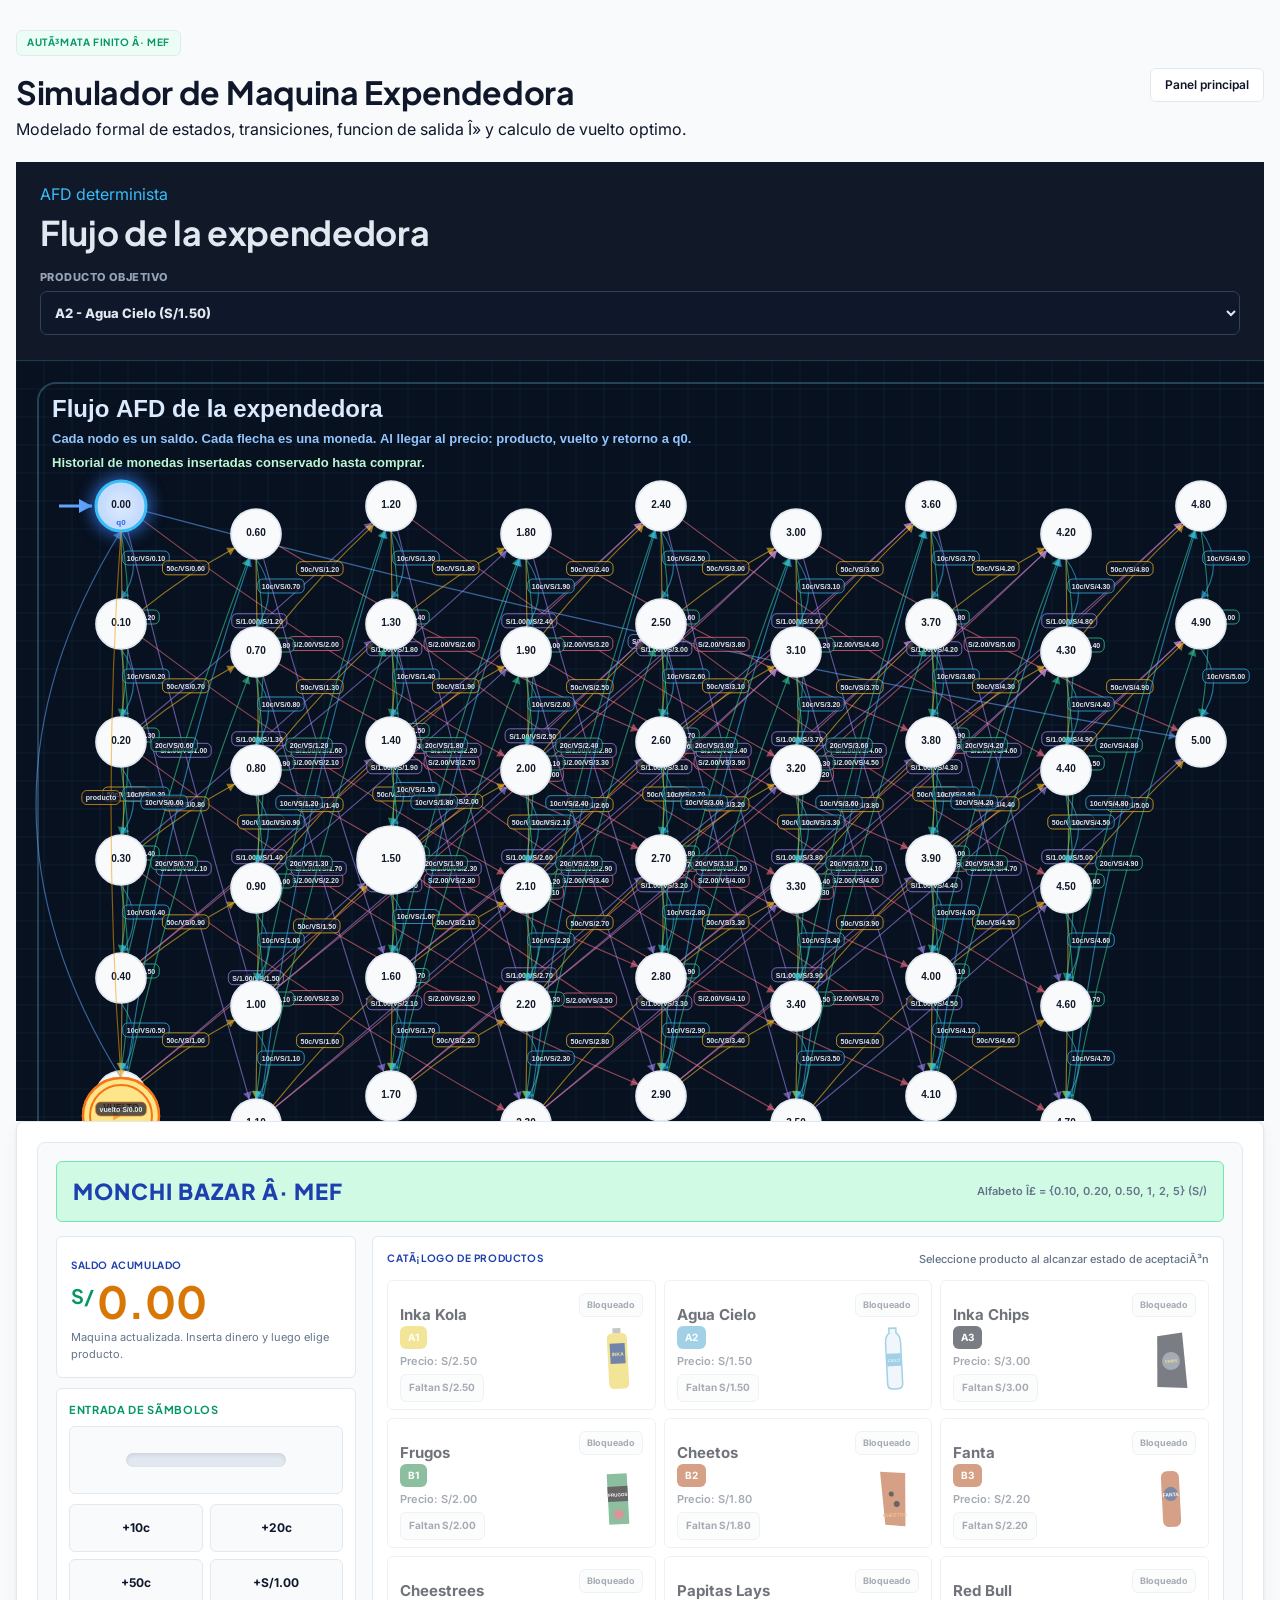
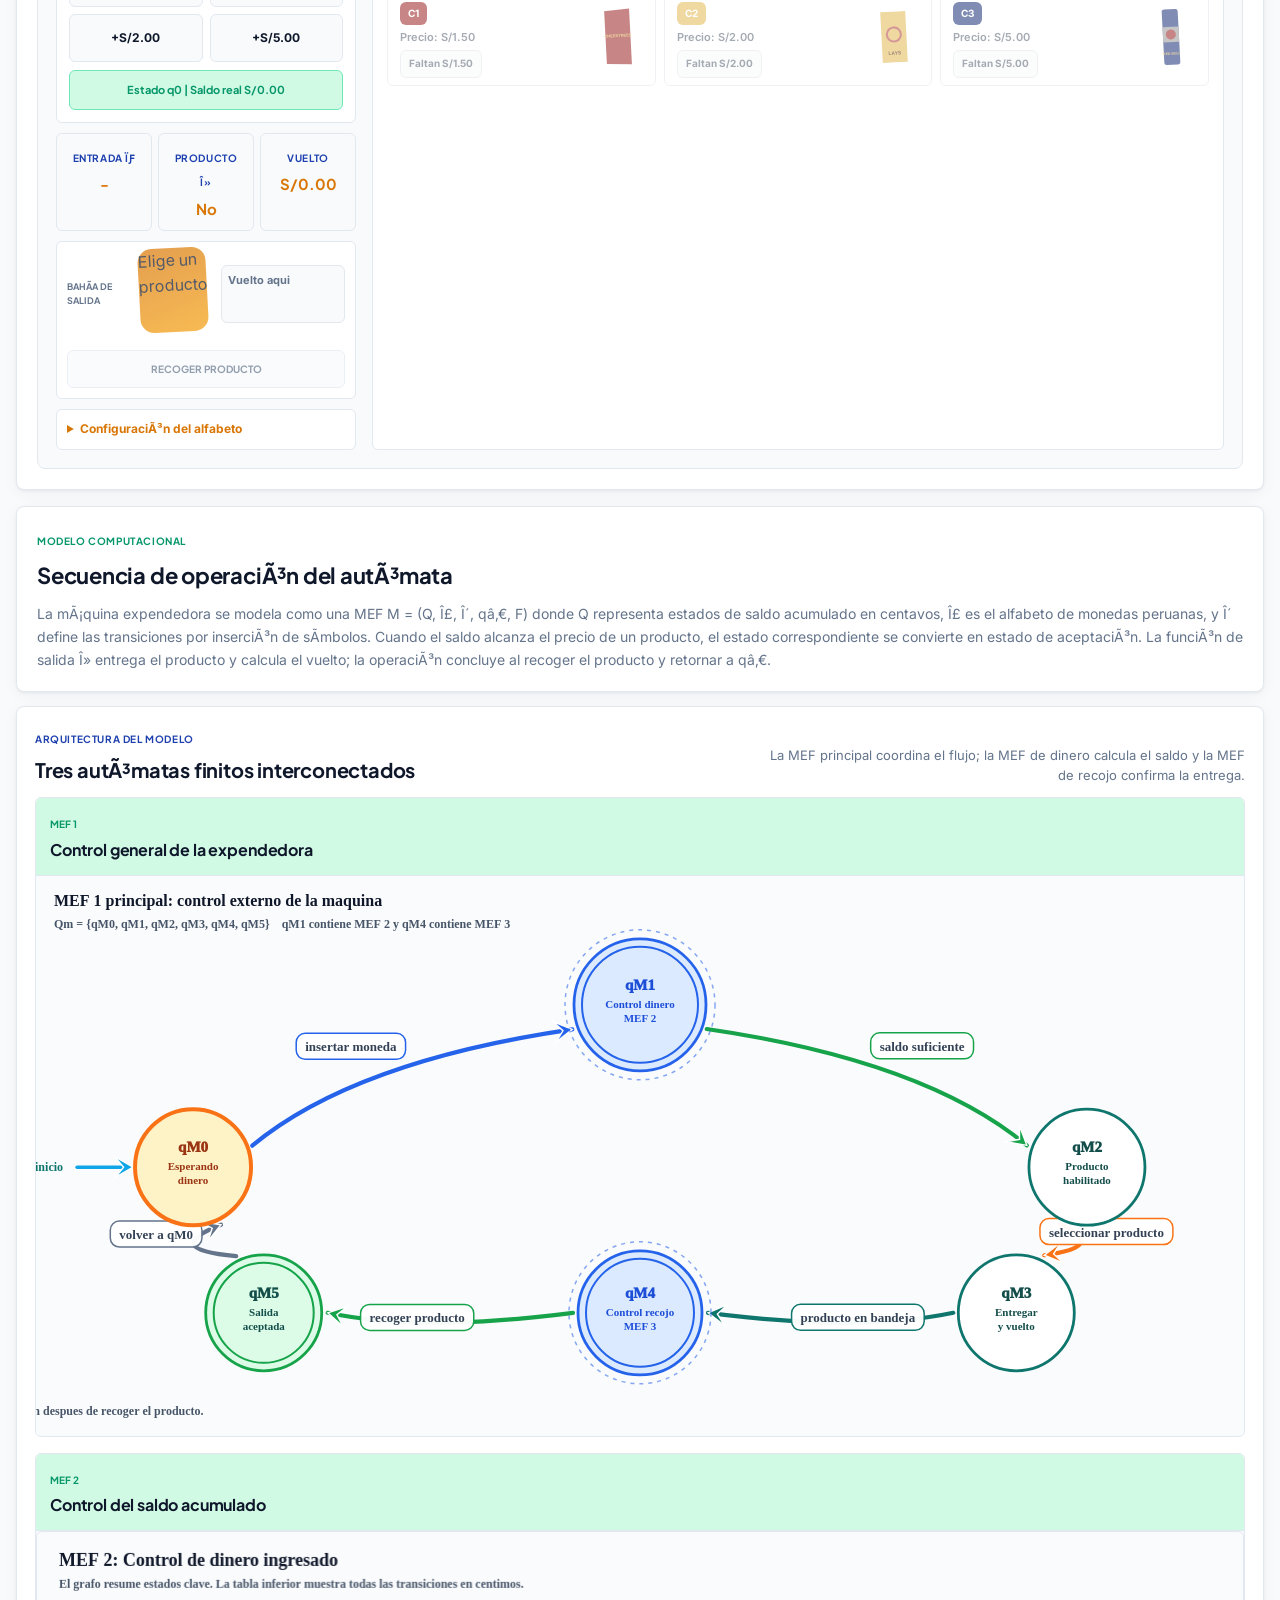
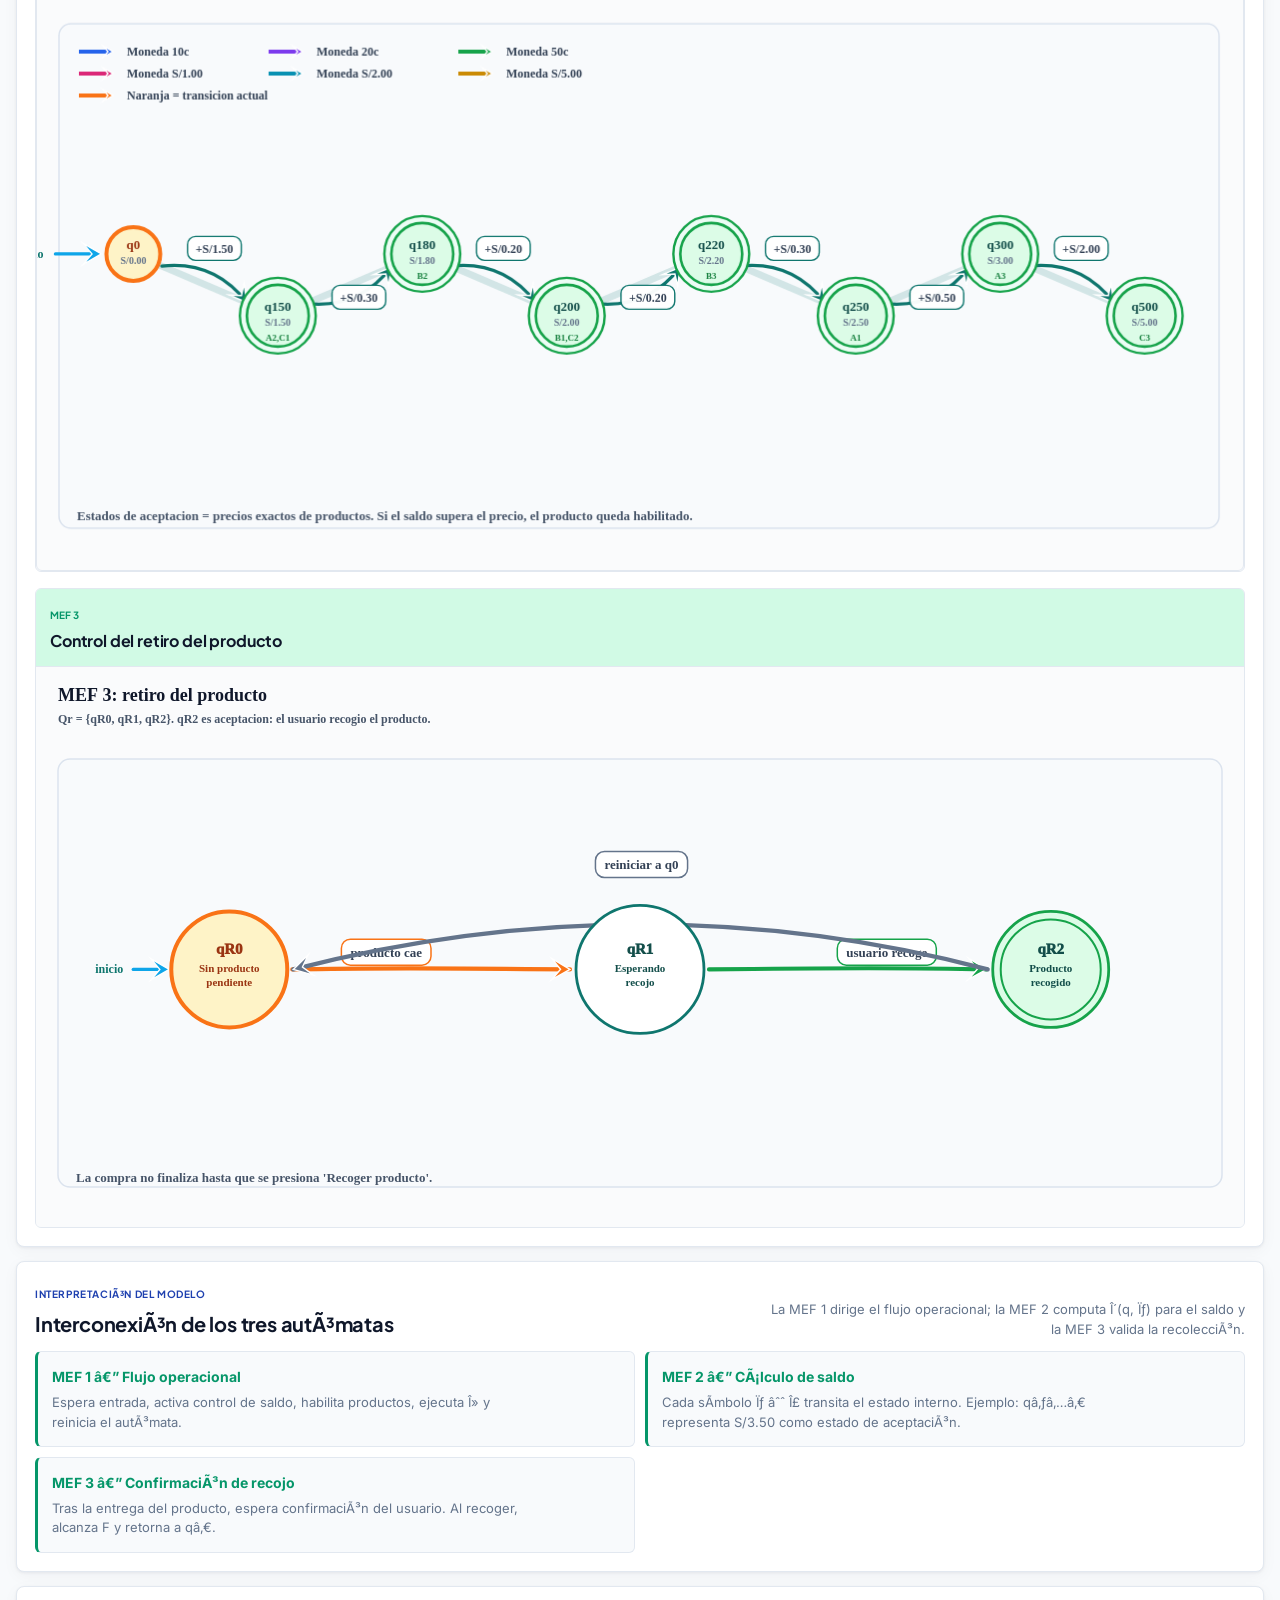
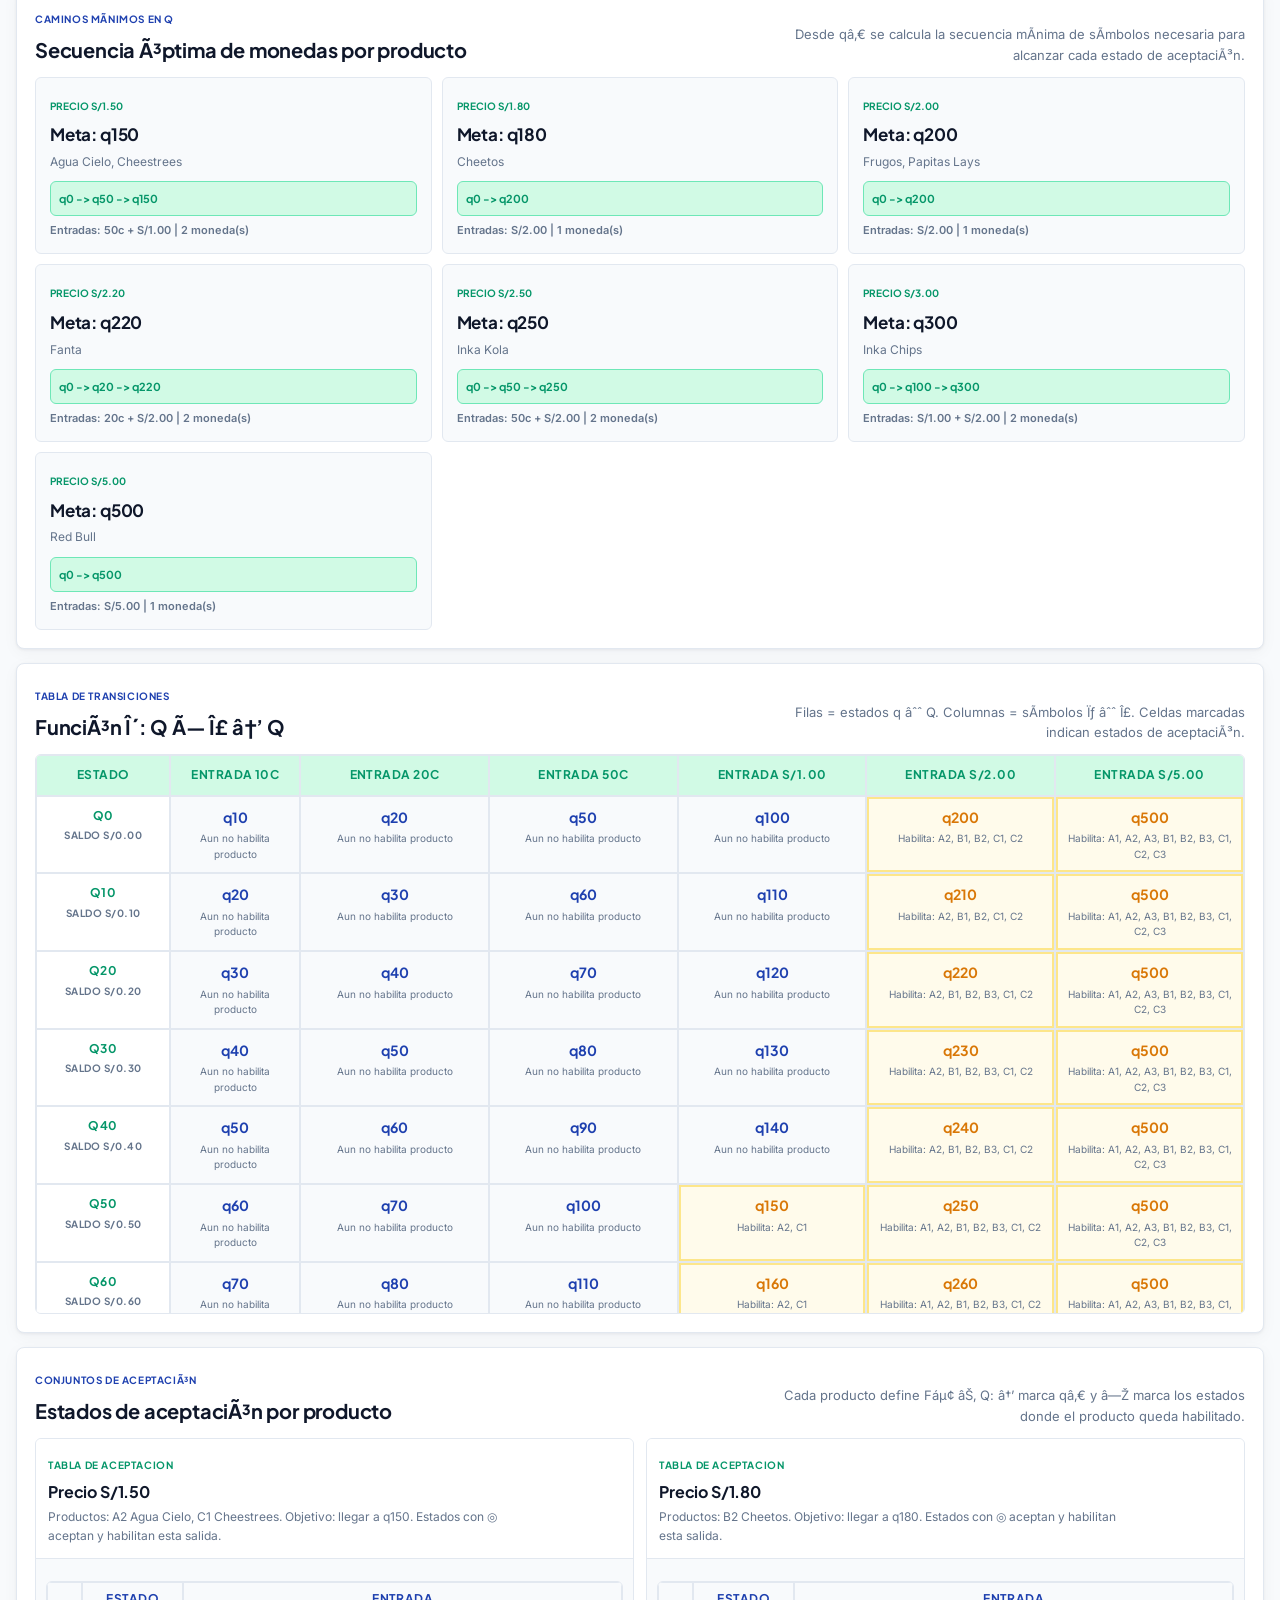
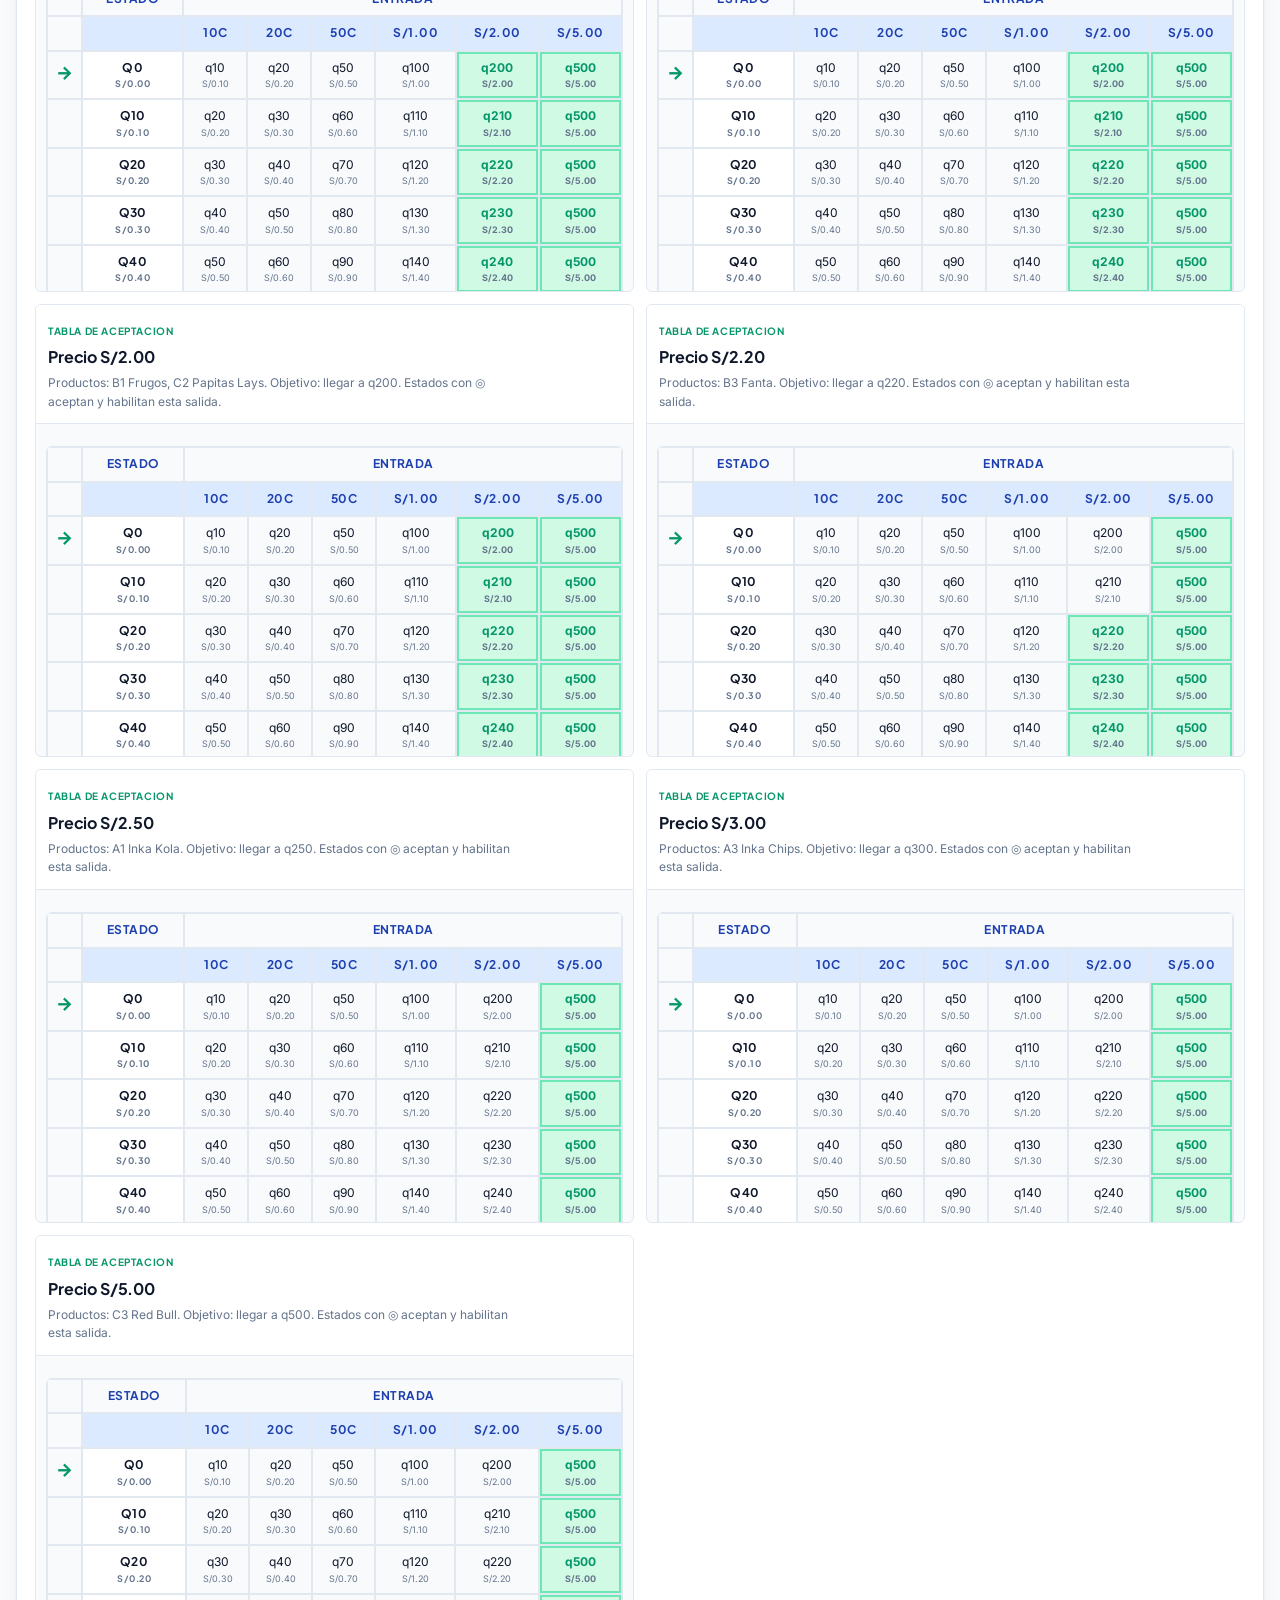
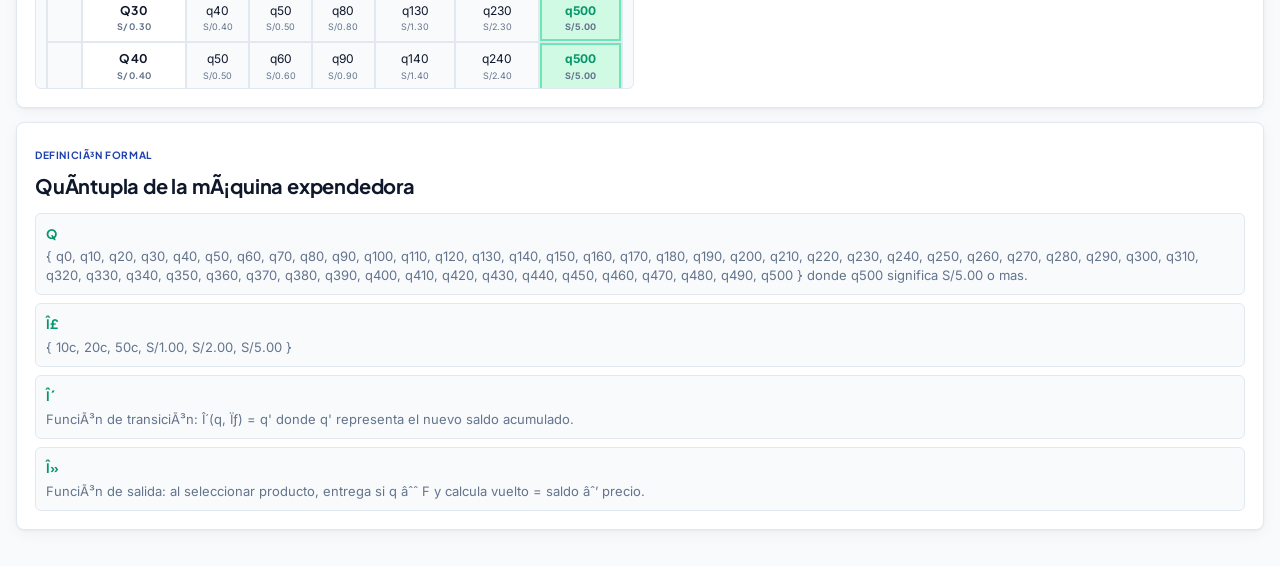
==== commit 6fc1f368: "v.Final" ====
--- a/expendedora.html
+++ b/expendedora.html
@@ -1,9 +1,9 @@
-<!DOCTYPE html>
+﻿<!DOCTYPE html>
 <html lang="es">
 <head>
   <meta charset="UTF-8">
   <meta name="viewport" content="width=device-width, initial-scale=1.0">
-  <title>Máquina Expendedora (MEF) — Sistema de Optimización de Redes</title>
+  <title>Maquina Expendedora (MEF) </title>
   <link rel="stylesheet" href="style.css">
 </head>
 <body class="tema-expendedora">
@@ -11,18 +11,35 @@
   <main class="pagina-expendedora">
     <header class="cabecera-expendedora">
       <div>
-        <span class="insignia-modulo">Autómata finito · MEF</span>
-        <h1>Simulador de Máquina Expendedora</h1>
-        <p>Modelado formal de estados, transiciones, función de salida λ y cálculo de vuelto óptimo.</p>
+        <span class="insignia-modulo">AutÃ³mata finito Â· MEF</span>
+        <h1>Simulador de Maquina Expendedora</h1>
+        <p>Modelado formal de estados, transiciones, funcion de salida Î» y calculo de vuelto optimo.</p>
       </div>
       <a class="enlace-nav" href="index.html">Panel principal</a>
     </header>
 
+    <section class="panel-grafos">
+      <article class="tarjeta-grafo tarjeta-afd-producto">
+        <header>
+          <div>
+            <span>AFD determinista</span>
+            <h2>Flujo de la expendedora</h2>
+          </div>
+          <label class="selector-afd">
+            Producto objetivo
+            <select id="afdProductoObjetivo"></select>
+          </label>
+        </header>
+        <div class="lienzo-scroll lienzo-afd"><canvas id="afdCanvas"></canvas></div>
+      </article>
+    </section>
     <section class="escenario-maquina">
+      
+
       <div class="expendedora-digital">
         <div class="marca-maquina">
-          <span>MONCHI BAZAR · MEF</span>
-          <strong>Alfabeto Σ = {0.10, 0.20, 0.50, 1, 2, 5} (S/)</strong>
+          <span>MONCHI BAZAR Â· MEF</span>
+          <strong>Alfabeto Î£ = {0.10, 0.20, 0.50, 1, 2, 5} (S/)</strong>
         </div>
 
         <div class="frente-maquina">
@@ -30,11 +47,11 @@
             <div class="pantalla-maquina">
               <span>Saldo acumulado</span>
               <strong id="saldoPantalla">0</strong>
-              <small id="mensajePantalla">Inserte monedas para habilitar estados de aceptación.</small>
+              <small id="mensajePantalla">Inserte monedas para habilitar estados de aceptaciÃ³n.</small>
             </div>
 
             <div class="panel-consola">
-              <h2>Entrada de símbolos</h2>
+              <h2>Entrada de sÃ­mbolos</h2>
               <div class="visual-moneda" aria-hidden="true">
                 <div class="ranura-moneda"></div>
                 <div class="moneda-insertada" id="monedaAnimada">S/</div>
@@ -45,11 +62,11 @@
 
             <div class="slots-maquina">
               <div>
-                <span>Entrada σ</span>
-                <strong id="ultimaEntrada">—</strong>
+                <span>Entrada Ïƒ</span>
+                <strong id="ultimaEntrada">â€”</strong>
               </div>
               <div>
-                <span>Producto λ</span>
+                <span>Producto Î»</span>
                 <strong id="salidaProducto">No</strong>
               </div>
               <div>
@@ -59,21 +76,21 @@
             </div>
 
             <div class="salida-producto">
-              <span>Bahía de salida</span>
+              <span>BahÃ­a de salida</span>
               <div class="display-salida">
                 <div class="lata-producto" id="productoVisual">
                   <span id="productoEtiqueta">Sin producto</span>
                 </div>
                 <div class="bandeja-monedas" id="bandejaVuelto" aria-live="polite">
-                  <span class="sin-vuelto">Vuelto aquí</span>
+                  <span class="sin-vuelto">Vuelto aquÃ­</span>
                 </div>
               </div>
               <button class="btn-recoger" id="recogerProducto" type="button" disabled>Recoger producto</button>
             </div>
 
             <details class="ajustes-maquina">
-              <summary>Configuración del alfabeto</summary>
-              <label for="monedas">Símbolos de entrada</label>
+              <summary>ConfiguraciÃ³n del alfabeto</summary>
+              <label for="monedas">SÃ­mbolos de entrada</label>
               <input id="monedas" type="text" value="0.10,0.20,0.50,1,2,5" placeholder="Ejemplo: 0.10,0.20,0.50,1,2,5">
               <button class="btn-principal" id="actualizarMaquina" type="button">Actualizar</button>
               <button class="btn-peligro" id="reiniciarMaquina" type="button">Reiniciar</button>
@@ -82,8 +99,8 @@
 
           <section class="vitrina-productos" aria-label="Productos disponibles">
             <div class="cabecera-vitrina">
-              <span>Catálogo de productos</span>
-              <strong>Seleccione producto al alcanzar estado de aceptación</strong>
+              <span>CatÃ¡logo de productos</span>
+              <strong>Seleccione producto al alcanzar estado de aceptaciÃ³n</strong>
             </div>
             <div class="rejilla-productos" id="listaProductos"></div>
           </section>
@@ -93,13 +110,13 @@
 
     <section class="explicacion-expendedora">
       <span>Modelo computacional</span>
-      <h2>Secuencia de operación del autómata</h2>
+      <h2>Secuencia de operaciÃ³n del autÃ³mata</h2>
       <p>
-        La máquina expendedora se modela como una MEF M = (Q, Σ, δ, q₀, F) donde Q representa estados
-        de saldo acumulado en centavos, Σ es el alfabeto de monedas peruanas, y δ define las transiciones
-        por inserción de símbolos. Cuando el saldo alcanza el precio de un producto, el estado correspondiente
-        se convierte en estado de aceptación. La función de salida λ entrega el producto y calcula el vuelto;
-        la operación concluye al recoger el producto y retornar a q₀.
+        La mÃ¡quina expendedora se modela como una MEF M = (Q, Î£, Î´, qâ‚€, F) donde Q representa estados
+        de saldo acumulado en centavos, Î£ es el alfabeto de monedas peruanas, y Î´ define las transiciones
+        por inserciÃ³n de sÃ­mbolos. Cuando el saldo alcanza el precio de un producto, el estado correspondiente
+        se convierte en estado de aceptaciÃ³n. La funciÃ³n de salida Î» entrega el producto y calcula el vuelto;
+        la operaciÃ³n concluye al recoger el producto y retornar a qâ‚€.
       </p>
     </section>
 
@@ -107,7 +124,7 @@
       <header>
         <div>
           <span>Arquitectura del modelo</span>
-          <h2>Tres autómatas finitos interconectados</h2>
+          <h2>Tres autÃ³matas finitos interconectados</h2>
         </div>
         <p>La MEF principal coordina el flujo; la MEF de dinero calcula el saldo y la MEF de recojo confirma la entrega.</p>
       </header>
@@ -139,23 +156,23 @@
     <section class="seccion-diagrama-estados">
       <header>
         <div>
-          <span>Interpretación del modelo</span>
-          <h2>Interconexión de los tres autómatas</h2>
-        </div>
-        <p>La MEF 1 dirige el flujo operacional; la MEF 2 computa δ(q, σ) para el saldo y la MEF 3 valida la recolección.</p>
+          <span>InterpretaciÃ³n del modelo</span>
+          <h2>InterconexiÃ³n de los tres autÃ³matas</h2>
+        </div>
+        <p>La MEF 1 dirige el flujo operacional; la MEF 2 computa Î´(q, Ïƒ) para el saldo y la MEF 3 valida la recolecciÃ³n.</p>
       </header>
       <div class="rejilla-explicacion-mef">
         <div>
-          <strong>MEF 1 — Flujo operacional</strong>
-          <p>Espera entrada, activa control de saldo, habilita productos, ejecuta λ y reinicia el autómata.</p>
-        </div>
-        <div>
-          <strong>MEF 2 — Cálculo de saldo</strong>
-          <p>Cada símbolo σ ∈ Σ transita el estado interno. Ejemplo: q₃₅₀ representa S/3.50 como estado de aceptación.</p>
-        </div>
-        <div>
-          <strong>MEF 3 — Confirmación de recojo</strong>
-          <p>Tras la entrega del producto, espera confirmación del usuario. Al recoger, alcanza F y retorna a q₀.</p>
+          <strong>MEF 1 â€” Flujo operacional</strong>
+          <p>Espera entrada, activa control de saldo, habilita productos, ejecuta Î» y reinicia el autÃ³mata.</p>
+        </div>
+        <div>
+          <strong>MEF 2 â€” CÃ¡lculo de saldo</strong>
+          <p>Cada sÃ­mbolo Ïƒ âˆˆ Î£ transita el estado interno. Ejemplo: qâ‚ƒâ‚…â‚€ representa S/3.50 como estado de aceptaciÃ³n.</p>
+        </div>
+        <div>
+          <strong>MEF 3 â€” ConfirmaciÃ³n de recojo</strong>
+          <p>Tras la entrega del producto, espera confirmaciÃ³n del usuario. Al recoger, alcanza F y retorna a qâ‚€.</p>
         </div>
       </div>
     </section>
@@ -163,10 +180,10 @@
     <section class="seccion-rutas-cortas">
       <header>
         <div>
-          <span>Caminos mínimos en Q</span>
-          <h2>Secuencia óptima de monedas por producto</h2>
-        </div>
-        <p>Desde q₀ se calcula la secuencia mínima de símbolos necesaria para alcanzar cada estado de aceptación.</p>
+          <span>Caminos mÃ­nimos en Q</span>
+          <h2>Secuencia Ã³ptima de monedas por producto</h2>
+        </div>
+        <p>Desde qâ‚€ se calcula la secuencia mÃ­nima de sÃ­mbolos necesaria para alcanzar cada estado de aceptaciÃ³n.</p>
       </header>
       <div class="rejilla-rutas" id="tablaCaminosCortos"></div>
     </section>
@@ -175,9 +192,9 @@
       <header>
         <div>
           <span>Tabla de transiciones</span>
-          <h2>Función δ: Q × Σ → Q</h2>
-        </div>
-        <p>Filas = estados q ∈ Q. Columnas = símbolos σ ∈ Σ. Celdas marcadas indican estados de aceptación.</p>
+          <h2>FunciÃ³n Î´: Q Ã— Î£ â†’ Q</h2>
+        </div>
+        <p>Filas = estados q âˆˆ Q. Columnas = sÃ­mbolos Ïƒ âˆˆ Î£. Celdas marcadas indican estados de aceptaciÃ³n.</p>
       </header>
       <div class="scroll-transiciones">
         <table id="tablaTransiciones"></table>
@@ -187,10 +204,10 @@
     <section class="seccion-transiciones">
       <header>
         <div>
-          <span>Conjuntos de aceptación</span>
-          <h2>Estados de aceptación por producto</h2>
-        </div>
-        <p>Cada producto define Fᵢ ⊂ Q: → marca q₀ y ◎ marca los estados donde el producto queda habilitado.</p>
+          <span>Conjuntos de aceptaciÃ³n</span>
+          <h2>Estados de aceptaciÃ³n por producto</h2>
+        </div>
+        <p>Cada producto define Fáµ¢ âŠ‚ Q: â†’ marca qâ‚€ y â—Ž marca los estados donde el producto queda habilitado.</p>
       </header>
       <div class="rejilla-aceptacion" id="tablasAceptacion"></div>
     </section>
@@ -198,26 +215,26 @@
     <section class="seccion-formal">
       <header>
         <div>
-          <span>Definición formal</span>
-          <h2>Quíntupla de la máquina expendedora</h2>
+          <span>DefiniciÃ³n formal</span>
+          <h2>QuÃ­ntupla de la mÃ¡quina expendedora</h2>
         </div>
       </header>
       <dl class="lista-formal">
         <div>
           <dt>Q</dt>
-          <dd id="conjuntoEstados">Estados de saldo acumulado hasta crédito suficiente</dd>
-        </div>
-        <div>
-          <dt>Σ</dt>
+          <dd id="conjuntoEstados">Estados de saldo acumulado hasta crÃ©dito suficiente</dd>
+        </div>
+        <div>
+          <dt>Î£</dt>
           <dd id="alfabetoEntrada">Monedas aceptadas</dd>
         </div>
         <div>
-          <dt>δ</dt>
-          <dd>Función de transición: δ(q, σ) = q' donde q' representa el nuevo saldo acumulado.</dd>
-        </div>
-        <div>
-          <dt>λ</dt>
-          <dd>Función de salida: al seleccionar producto, entrega si q ∈ F y calcula vuelto = saldo − precio.</dd>
+          <dt>Î´</dt>
+          <dd>FunciÃ³n de transiciÃ³n: Î´(q, Ïƒ) = q' donde q' representa el nuevo saldo acumulado.</dd>
+        </div>
+        <div>
+          <dt>Î»</dt>
+          <dd>FunciÃ³n de salida: al seleccionar producto, entrega si q âˆˆ F y calcula vuelto = saldo âˆ’ precio.</dd>
         </div>
       </dl>
     </section>
@@ -225,6 +242,9 @@
 
   <div class="notificacion-flotante" id="toast" hidden></div>
   </div>
+  <script src="motor-grafo.js"></script>
+  <script src="afd-expendedora.js"></script>
   <script src="app-expendedora.js"></script>
 </body>
 </html>
+
--- a/style.css
+++ b/style.css
@@ -2456,4 +2456,109 @@
   max-height: 110px;
   object-fit: contain;
   transition: transform 0.3s ease;
-}+}
+
+/* ═══ GRAFO AFD EN TIEMPO REAL ═══ */
+.panel-grafo {
+  box-shadow: 0 0 24px rgba(6, 182, 212, 0.08), inset 0 1px 0 rgba(255, 255, 255, 0.04);
+}
+
+#contenedorCanvas {
+  border-radius: 12px;
+  border: 1px solid #374151;
+  background-color: #0b1120;
+  background-image:
+    linear-gradient(rgba(255, 255, 255, 0.03) 1px, transparent 1px),
+    linear-gradient(90deg, rgba(255, 255, 255, 0.03) 1px, transparent 1px);
+  background-size: 20px 20px;
+  box-shadow: inset 0 0 40px rgba(6, 182, 212, 0.04);
+}
+
+#contenedorCanvas::-webkit-scrollbar {
+  height: 8px;
+}
+
+#contenedorCanvas::-webkit-scrollbar-track {
+  background: #111827;
+  border-radius: 4px;
+}
+
+#contenedorCanvas::-webkit-scrollbar-thumb {
+  background: #374151;
+  border-radius: 4px;
+}
+
+#contenedorCanvas::-webkit-scrollbar-thumb:hover {
+  background: #06b6d4;
+}
+
+#lienzoGrafo {
+  display: block;
+  height: 350px;
+  cursor: default;
+}
+
+/* AFD oscuro tipo ejemplo */
+.tarjeta-afd-producto {
+  background: #0b1220 !important;
+  border-color: #1f3a4d !important;
+  min-height: calc(100vh - 36px) !important;
+  display: grid !important;
+  grid-template-rows: auto minmax(0, 1fr) !important;
+  overflow: hidden !important;
+}
+
+.tarjeta-afd-producto header {
+  padding: 20px 24px !important;
+  align-items: center !important;
+  background: #111827 !important;
+  border-bottom: 1px solid #1f3a4d !important;
+}
+
+.tarjeta-afd-producto h2 {
+  color: #e2e8f0 !important;
+  font-size: clamp(24px, 3vw, 34px) !important;
+}
+
+.tarjeta-afd-producto header span {
+  color: #38bdf8 !important;
+}
+
+.selector-afd {
+  display: grid !important;
+  gap: 5px !important;
+  min-width: min(320px, 100%) !important;
+  color: #94a3b8 !important;
+  font-size: 11px !important;
+  font-weight: 800 !important;
+  letter-spacing: .04em !important;
+  text-transform: uppercase !important;
+}
+
+.selector-afd select {
+  width: 100% !important;
+  min-height: 44px !important;
+  border: 1px solid #334155 !important;
+  border-radius: 7px !important;
+  padding: 0 10px !important;
+  color: #e2e8f0 !important;
+  background: #0f172a !important;
+  font: inherit !important;
+  font-size: 13px !important;
+  font-weight: 800 !important;
+  letter-spacing: 0 !important;
+  text-transform: none !important;
+}
+
+.tarjeta-afd-producto .lienzo-scroll,
+.lienzo-afd {
+  height: calc(100vh - 150px) !important;
+  min-height: 760px !important;
+  overflow: auto !important;
+  background: #08111f !important;
+}
+
+#afdCanvas {
+  min-width: 1680px !important;
+  display: block !important;
+}
